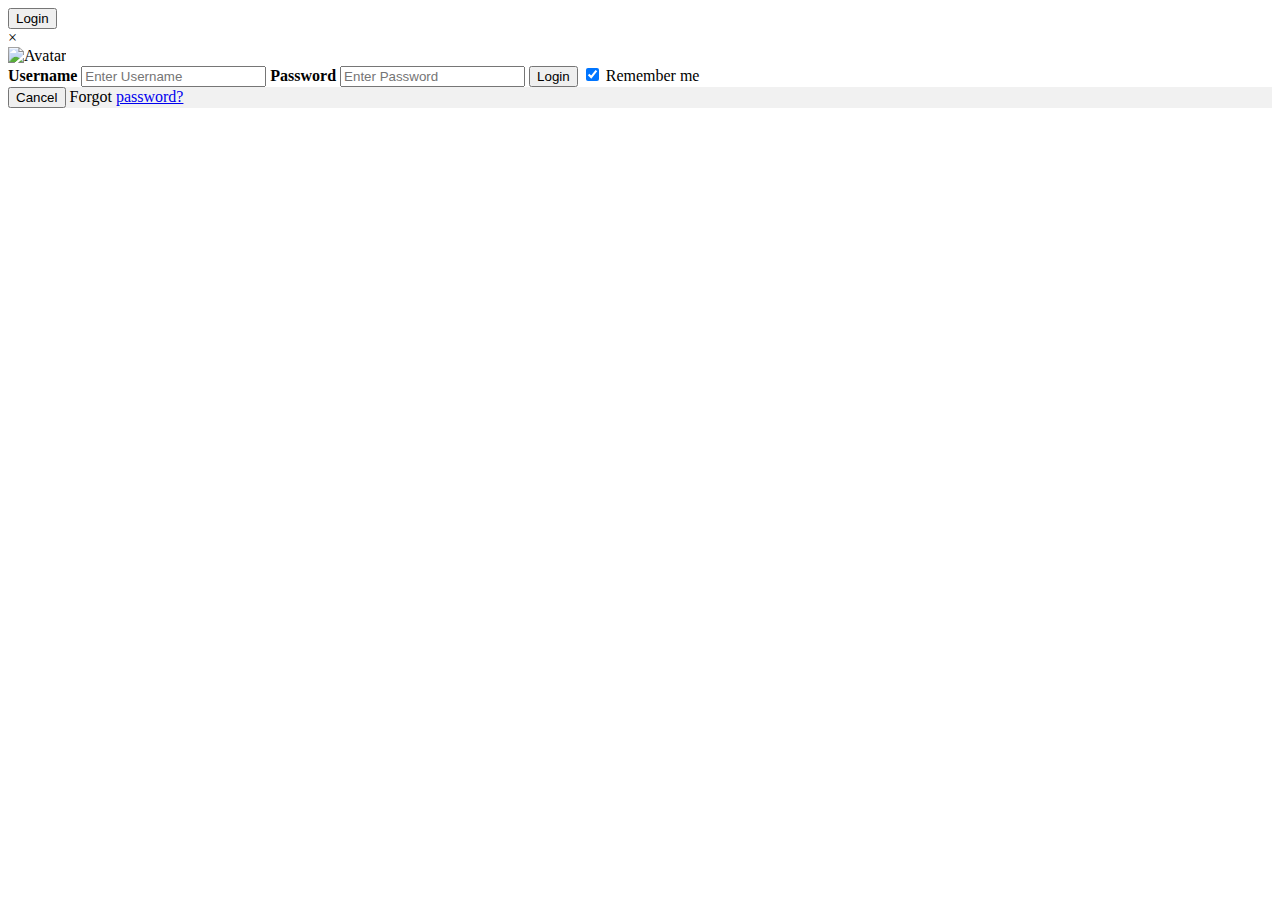
==== index.html @ 9f180e15 "update" ====
<!doctype html>
<html lang="en">
  <head>
    <meta charset="utf-8">
    <meta name="viewport" content="width=device-width, initial-scale=1">
    <title>Pastrip</title>
    <link href="https://cdn.jsdelivr.net/npm/bootstrap@5.2.2/dist/css/bootstrap.min.css" rel="stylesheet" integrity="sha384-Zenh87qX5JnK2Jl0vWa8Ck2rdkQ2Bzep5IDxbcnCeuOxjzrPF/et3URy9Bv1WTRi" crossorigin="anonymous">
  </head>
  <body>
    <div class = "login">
        <button onclick="document.getElementById('id01').style.display='block'">Login</button>
    </div>
<!-- The Modal -->
<div id="id01" class="modal">
  <span onclick="document.getElementById('id01').style.display='none'"
class="close" title="Close Modal">&times;</span>

  <!-- Modal Content -->
  <form class="modal-content animate" action="/action_page.php">
    <div class="imgcontainer">
      <img src="asset/logo1.jpg" alt="Avatar" class="avatar">
    </div>

    <div class="container">
      <label for="uname"><b>Username</b></label>
      <input type="text" placeholder="Enter Username" name="uname" required>

      <label for="psw"><b>Password</b></label>
      <input type="password" placeholder="Enter Password" name="psw" required>

      <button type="submit">Login</button>
      <label>
        <input type="checkbox" checked="checked" name="remember"> Remember me
      </label>
    </div>

    <div class="container" style="background-color:#f1f1f1">
      <button type="button" onclick="document.getElementById('id01').style.display='none'" class="cancelbtn">Cancel</button>
      <span class="psw">Forgot <a href="#">password?</a></span>
    </div>
  </form>
</div>
    <script src="https://cdn.jsdelivr.net/npm/bootstrap@5.2.2/dist/js/bootstrap.bundle.min.js" integrity="sha384-OERcA2EqjJCMA+/3y+gxIOqMEjwtxJY7qPCqsdltbNJuaOe923+mo//f6V8Qbsw3" crossorigin="anonymous"></script>
  </body>
</html>
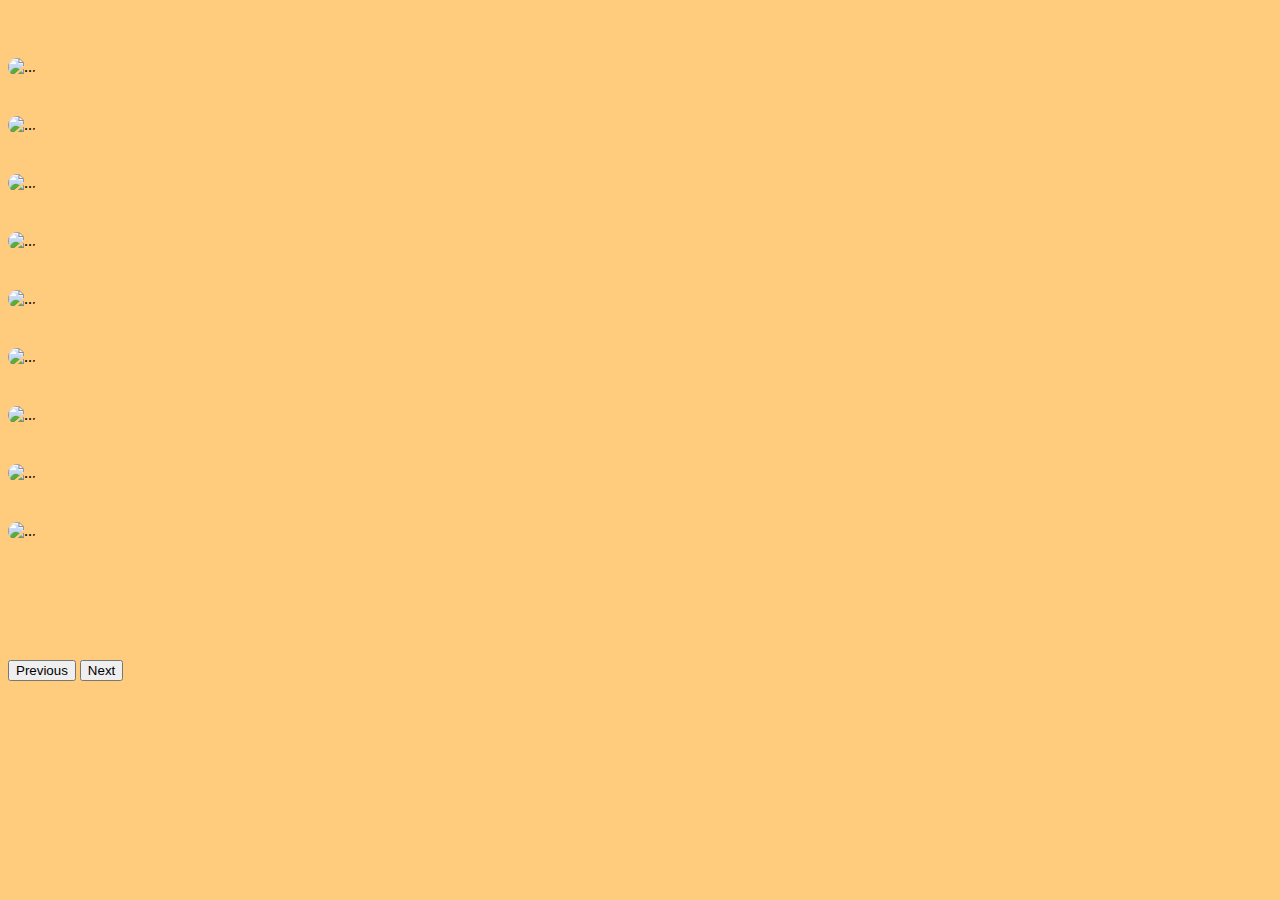
==== commit 2892e46d: "update" ====
--- a/index.html
+++ b/index.html
@@ -1,45 +1,59 @@
 <!doctype html>
 <html lang="en">
-  <head>
+
+<head>
     <meta charset="utf-8">
     <meta name="viewport" content="width=device-width, initial-scale=1">
-    <title>Pastrip</title>
+    <title>Bootstrap demo</title>
+    <link rel="stylesheet" href="style.css">
     <link href="https://cdn.jsdelivr.net/npm/bootstrap@5.2.2/dist/css/bootstrap.min.css" rel="stylesheet" integrity="sha384-Zenh87qX5JnK2Jl0vWa8Ck2rdkQ2Bzep5IDxbcnCeuOxjzrPF/et3URy9Bv1WTRi" crossorigin="anonymous">
-  </head>
-  <body>
-    <div class = "login">
-        <button onclick="document.getElementById('id01').style.display='block'">Login</button>
+</head>
+
+<body>
+    <div class="container-fluid first">
+
+
+        <div id="carouselExampleControls" class="carousel slide" data-bs-ride="carousel">
+            <div class="carousel-inner">
+                <div class="carousel-item active">
+                    <img src="QCB/1.png" class="d-block" alt="...">
+                </div>
+                <div class="carousel-item">
+                    <img src="QCB/2.png" class="d-block" alt="...">
+                </div>
+                <div class="carousel-item">
+                    <img src="QCB/3.png" class="d-block" alt="...">
+                </div>
+                <div class="carousel-item">
+                    <img src="QCB/4.png" class="d-block" alt="...">
+                </div>
+                <div class="carousel-item">
+                    <img src="QCB/5.png" class="d-block" alt="...">
+                </div>
+                <div class="carousel-item">
+                    <img src="QCB/6.png" class="d-block" alt="...">
+                </div>
+                <div class="carousel-item ">
+                    <img src="QCB/7.png" class="d-block" alt="...">
+                </div>
+                <div class="carousel-item">
+                    <img src="QCB/8.png" class="d-block" alt="...">
+                </div>
+                <div class="carousel-item">
+                    <img src="QCB/9.png" class="d-block" alt="...">
+                </div>
+            </div>
+            <button class="carousel-control-prev" type="button" data-bs-target="#carouselExampleControls" data-bs-slide="prev">
+          <span class="carousel-control-prev-icon" aria-hidden="true"></span>
+          <span class="visually-hidden">Previous</span>
+        </button>
+            <button class="carousel-control-next" type="button" data-bs-target="#carouselExampleControls" data-bs-slide="next">
+          <span class="carousel-control-next-icon" aria-hidden="true"></span>
+          <span class="visually-hidden">Next</span>
+        </button>
+        </div>
     </div>
-<!-- The Modal -->
-<div id="id01" class="modal">
-  <span onclick="document.getElementById('id01').style.display='none'"
-class="close" title="Close Modal">&times;</span>
+    <script src="https://cdn.jsdelivr.net/npm/bootstrap@5.2.2/dist/js/bootstrap.bundle.min.js" integrity="sha384-OERcA2EqjJCMA+/3y+gxIOqMEjwtxJY7qPCqsdltbNJuaOe923+mo//f6V8Qbsw3" crossorigin="anonymous"></script>
+</body>
 
-  <!-- Modal Content -->
-  <form class="modal-content animate" action="/action_page.php">
-    <div class="imgcontainer">
-      <img src="asset/logo1.jpg" alt="Avatar" class="avatar">
-    </div>
-
-    <div class="container">
-      <label for="uname"><b>Username</b></label>
-      <input type="text" placeholder="Enter Username" name="uname" required>
-
-      <label for="psw"><b>Password</b></label>
-      <input type="password" placeholder="Enter Password" name="psw" required>
-
-      <button type="submit">Login</button>
-      <label>
-        <input type="checkbox" checked="checked" name="remember"> Remember me
-      </label>
-    </div>
-
-    <div class="container" style="background-color:#f1f1f1">
-      <button type="button" onclick="document.getElementById('id01').style.display='none'" class="cancelbtn">Cancel</button>
-      <span class="psw">Forgot <a href="#">password?</a></span>
-    </div>
-  </form>
-</div>
-    <script src="https://cdn.jsdelivr.net/npm/bootstrap@5.2.2/dist/js/bootstrap.bundle.min.js" integrity="sha384-OERcA2EqjJCMA+/3y+gxIOqMEjwtxJY7qPCqsdltbNJuaOe923+mo//f6V8Qbsw3" crossorigin="anonymous"></script>
-  </body>
 </html>--- a/style.css
+++ b/style.css
@@ -0,0 +1,44 @@
+        body {
+            background-color: #ffcb7c;
+            background-attachment: fixed;
+            height: 100%;
+        }
+        
+        .first {
+            background-color: #ffcb7c;
+            height: 850px;
+        }
+        
+        .carousel-item img {
+            margin: auto;
+            width: 100%;
+            height: 50%;
+            margin-top: 50%;
+            border-radius: 10px;
+        }
+        
+        .carousel {
+            background-color: #ffcb7c;
+        }
+        
+        .carousel-control-next {
+            margin-top: 120px;
+        }
+        
+        .carousel-control-prev {
+            margin-top: 120px;
+        }
+        
+        @media(min-width: 992px) {
+            .first {
+                width: 100%;
+            }
+            .carousel-inner {
+                padding-top: 10px;
+            }
+            .carousel-item img {
+                margin: auto;
+                margin-top: 40px;
+                width: 50%;
+            }
+        }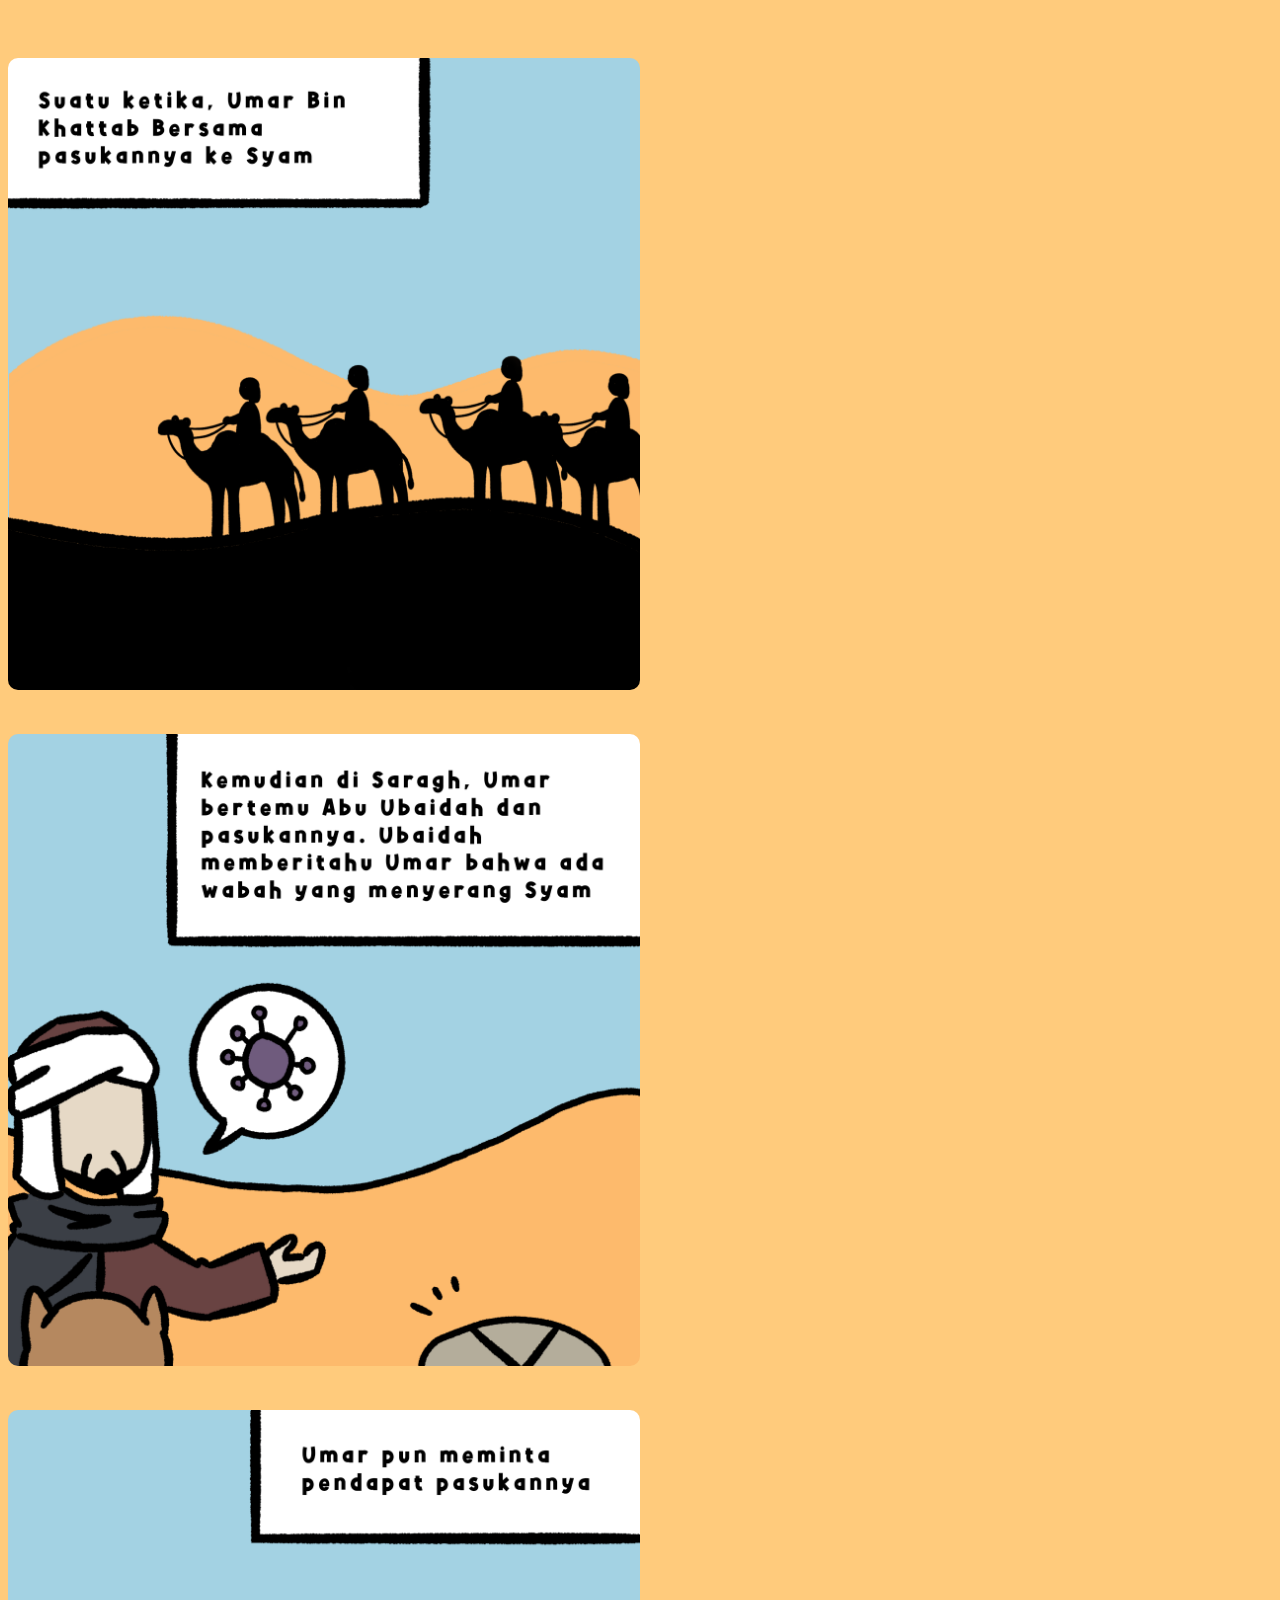
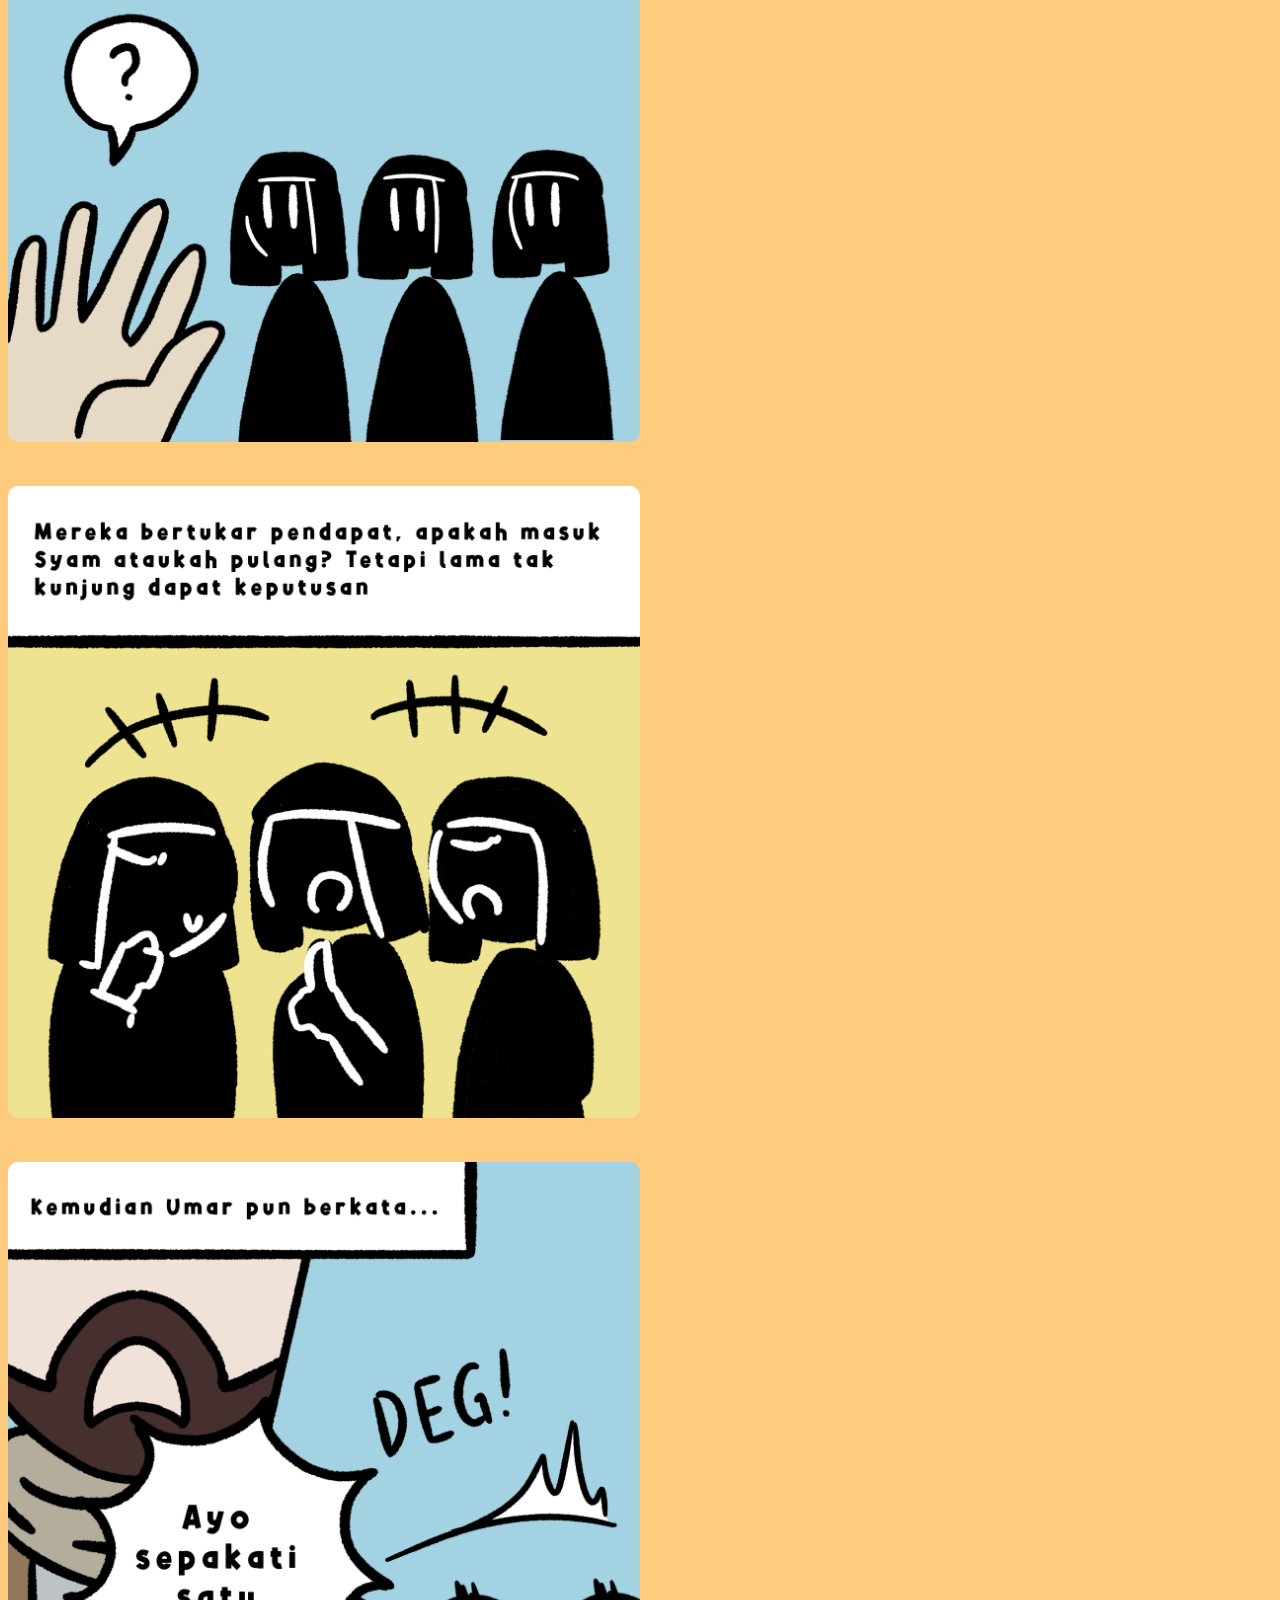
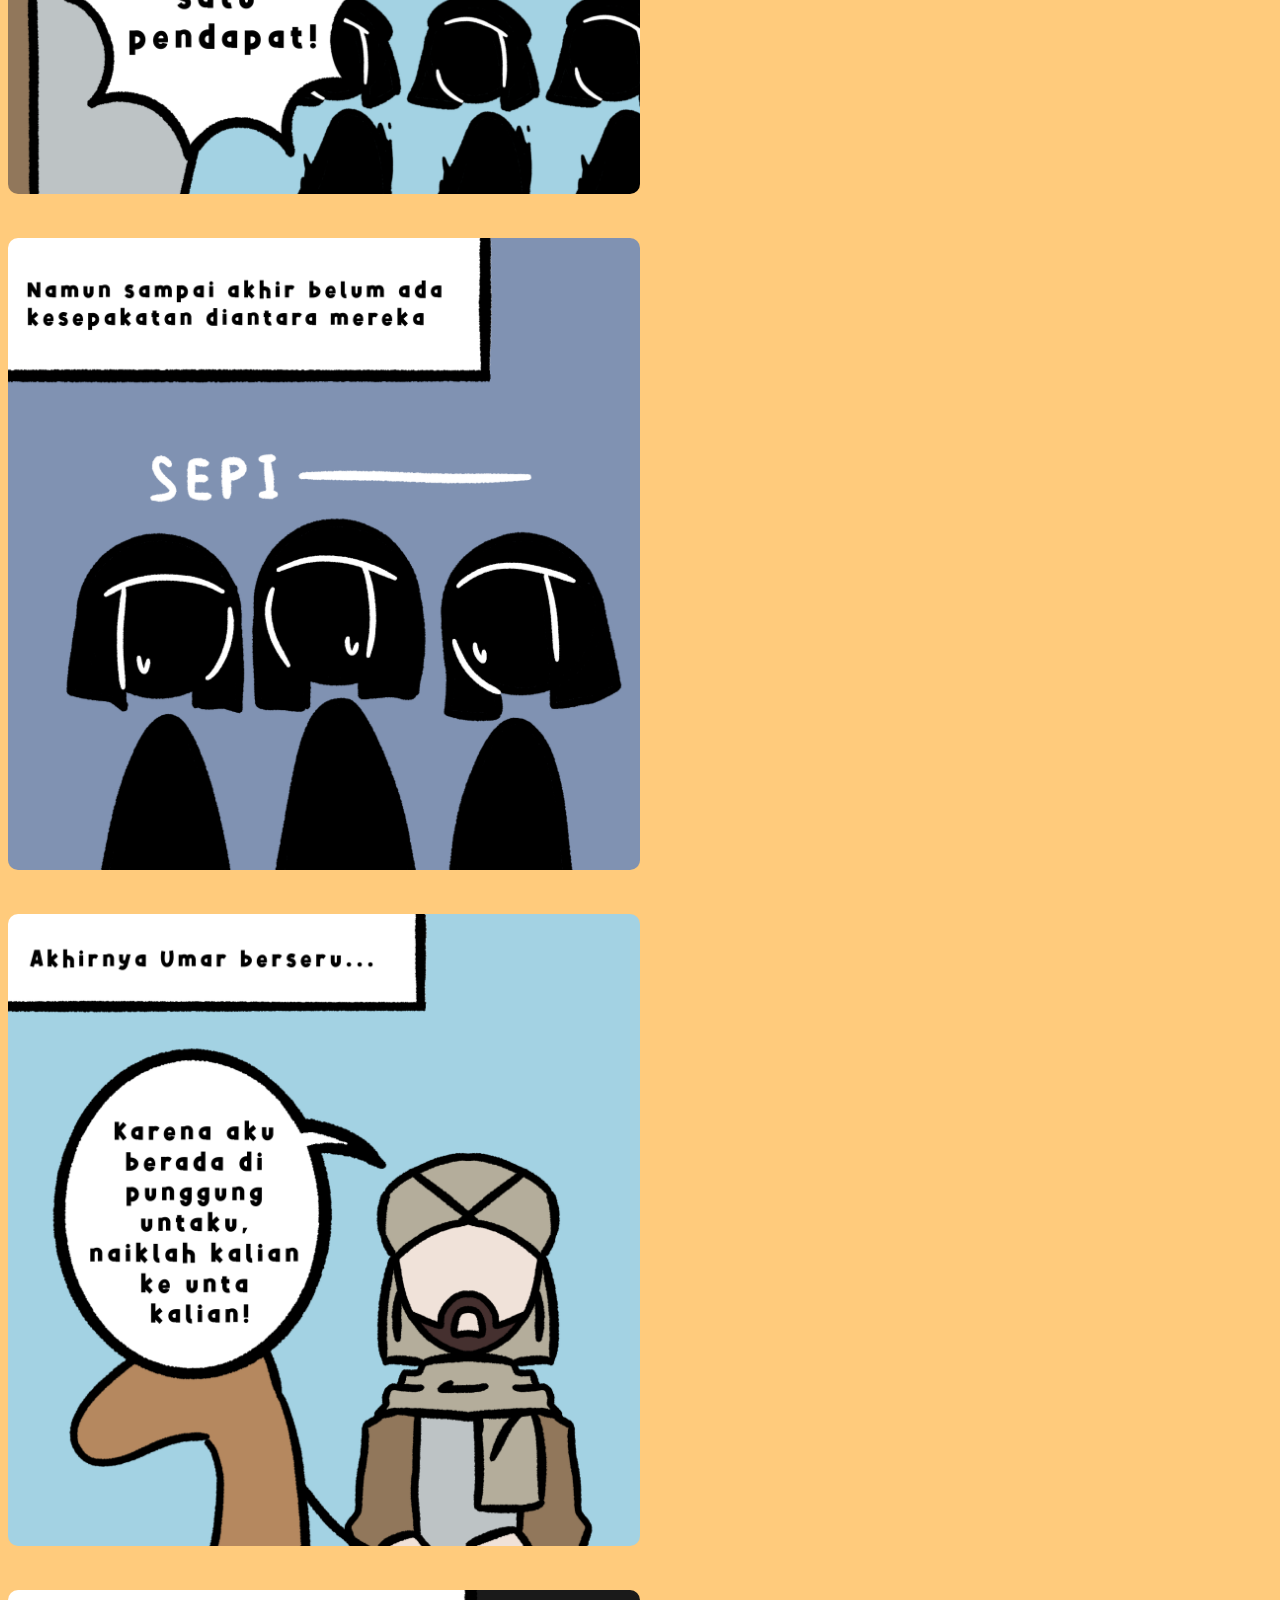
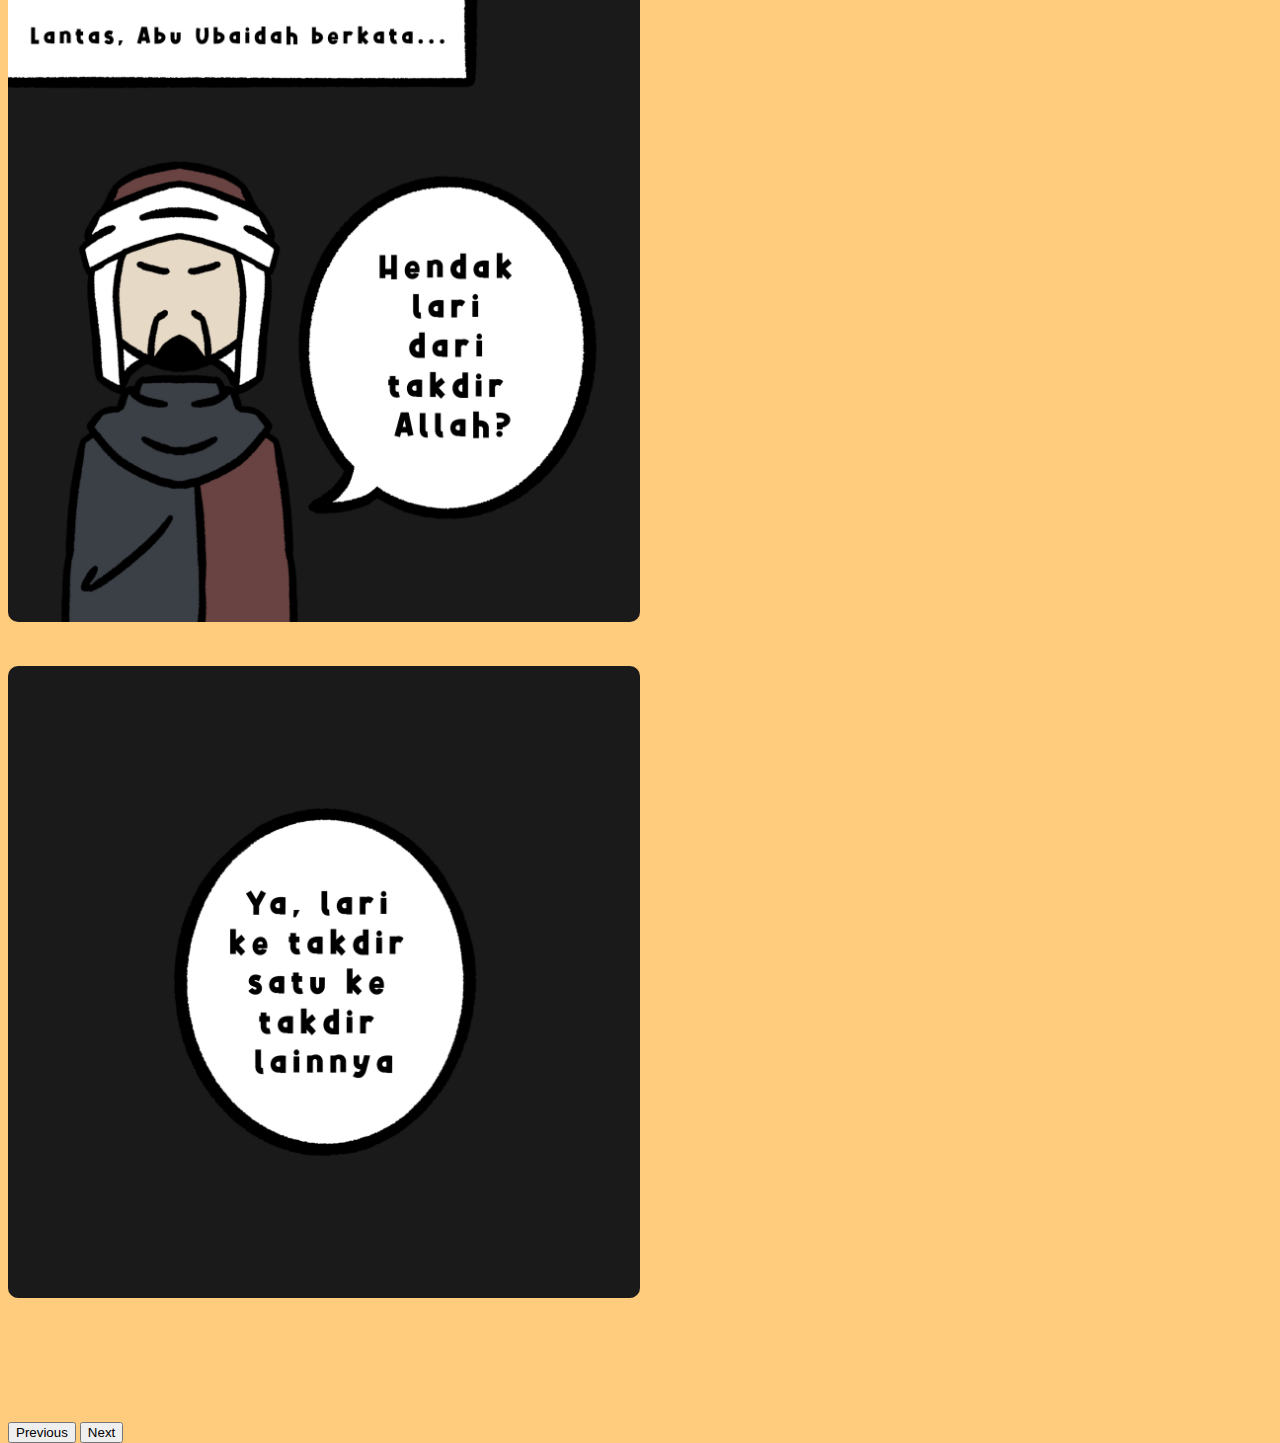
==== commit 9f862e6b: "update" ====
--- a/index.html
+++ b/index.html
@@ -16,31 +16,31 @@
         <div id="carouselExampleControls" class="carousel slide" data-bs-ride="carousel">
             <div class="carousel-inner">
                 <div class="carousel-item active">
-                    <img src="QCB/1.png" class="d-block" alt="...">
+                    <img src="1.png" class="d-block" alt="...">
                 </div>
                 <div class="carousel-item">
-                    <img src="QCB/2.png" class="d-block" alt="...">
+                    <img src="2.png" class="d-block" alt="...">
                 </div>
                 <div class="carousel-item">
-                    <img src="QCB/3.png" class="d-block" alt="...">
+                    <img src="3.png" class="d-block" alt="...">
                 </div>
                 <div class="carousel-item">
-                    <img src="QCB/4.png" class="d-block" alt="...">
+                    <img src="4.png" class="d-block" alt="...">
                 </div>
                 <div class="carousel-item">
-                    <img src="QCB/5.png" class="d-block" alt="...">
+                    <img src="5.png" class="d-block" alt="...">
                 </div>
                 <div class="carousel-item">
-                    <img src="QCB/6.png" class="d-block" alt="...">
+                    <img src="6.png" class="d-block" alt="...">
                 </div>
                 <div class="carousel-item ">
-                    <img src="QCB/7.png" class="d-block" alt="...">
+                    <img src="7.png" class="d-block" alt="...">
                 </div>
                 <div class="carousel-item">
-                    <img src="QCB/8.png" class="d-block" alt="...">
+                    <img src="8.png" class="d-block" alt="...">
                 </div>
                 <div class="carousel-item">
-                    <img src="QCB/9.png" class="d-block" alt="...">
+                    <img src="9.png" class="d-block" alt="...">
                 </div>
             </div>
             <button class="carousel-control-prev" type="button" data-bs-target="#carouselExampleControls" data-bs-slide="prev">
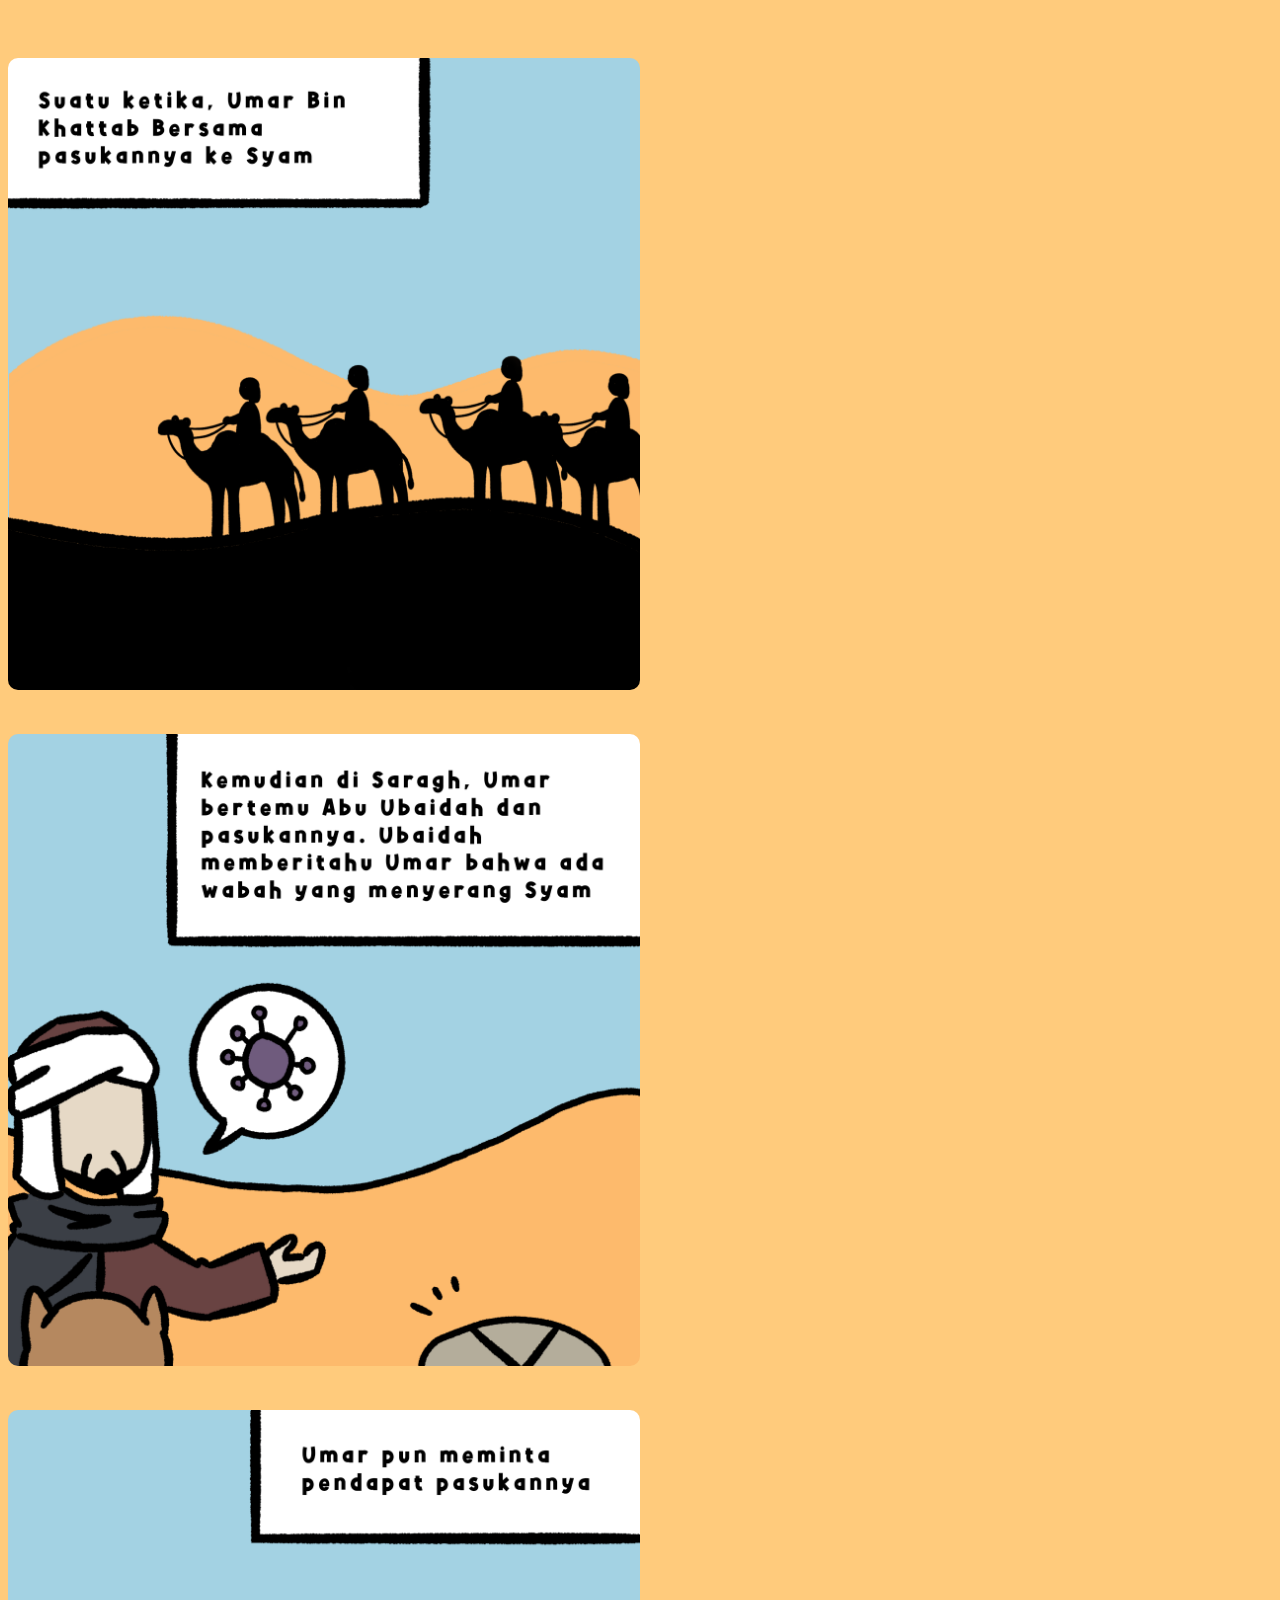
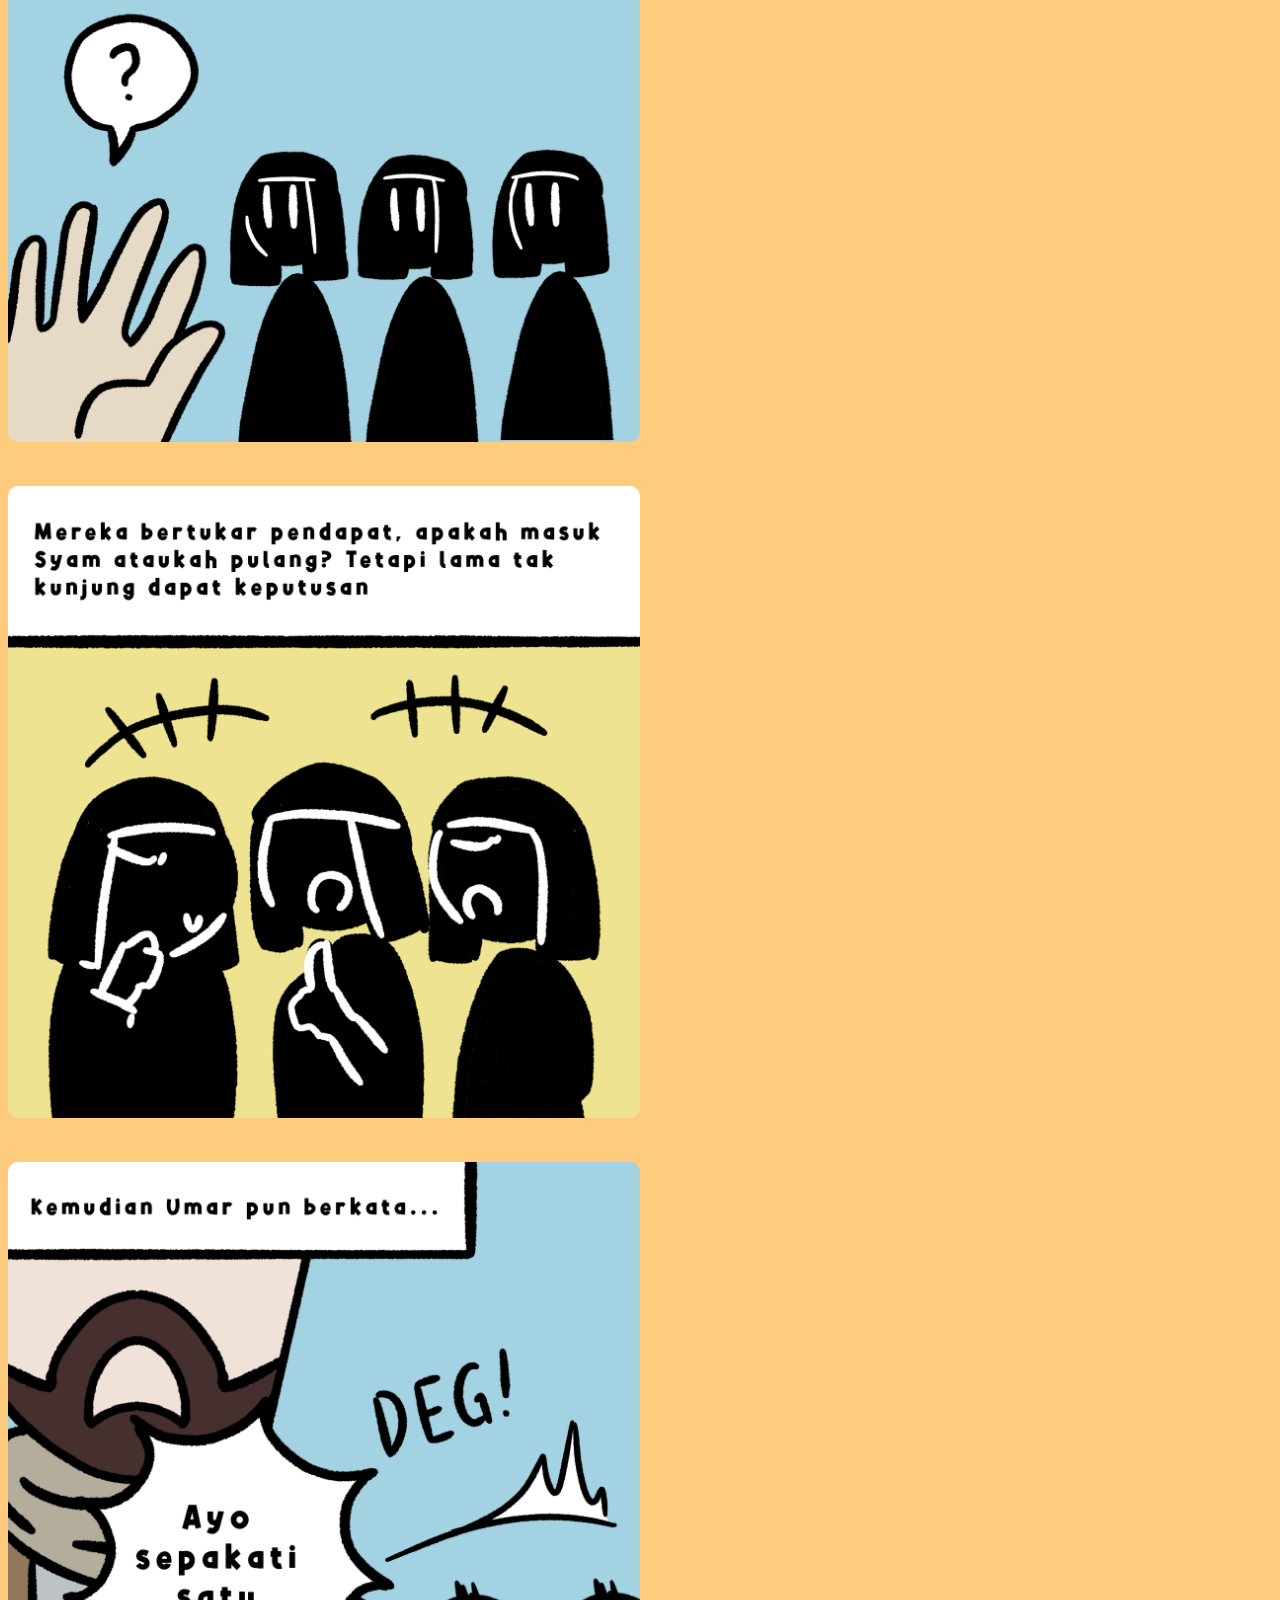
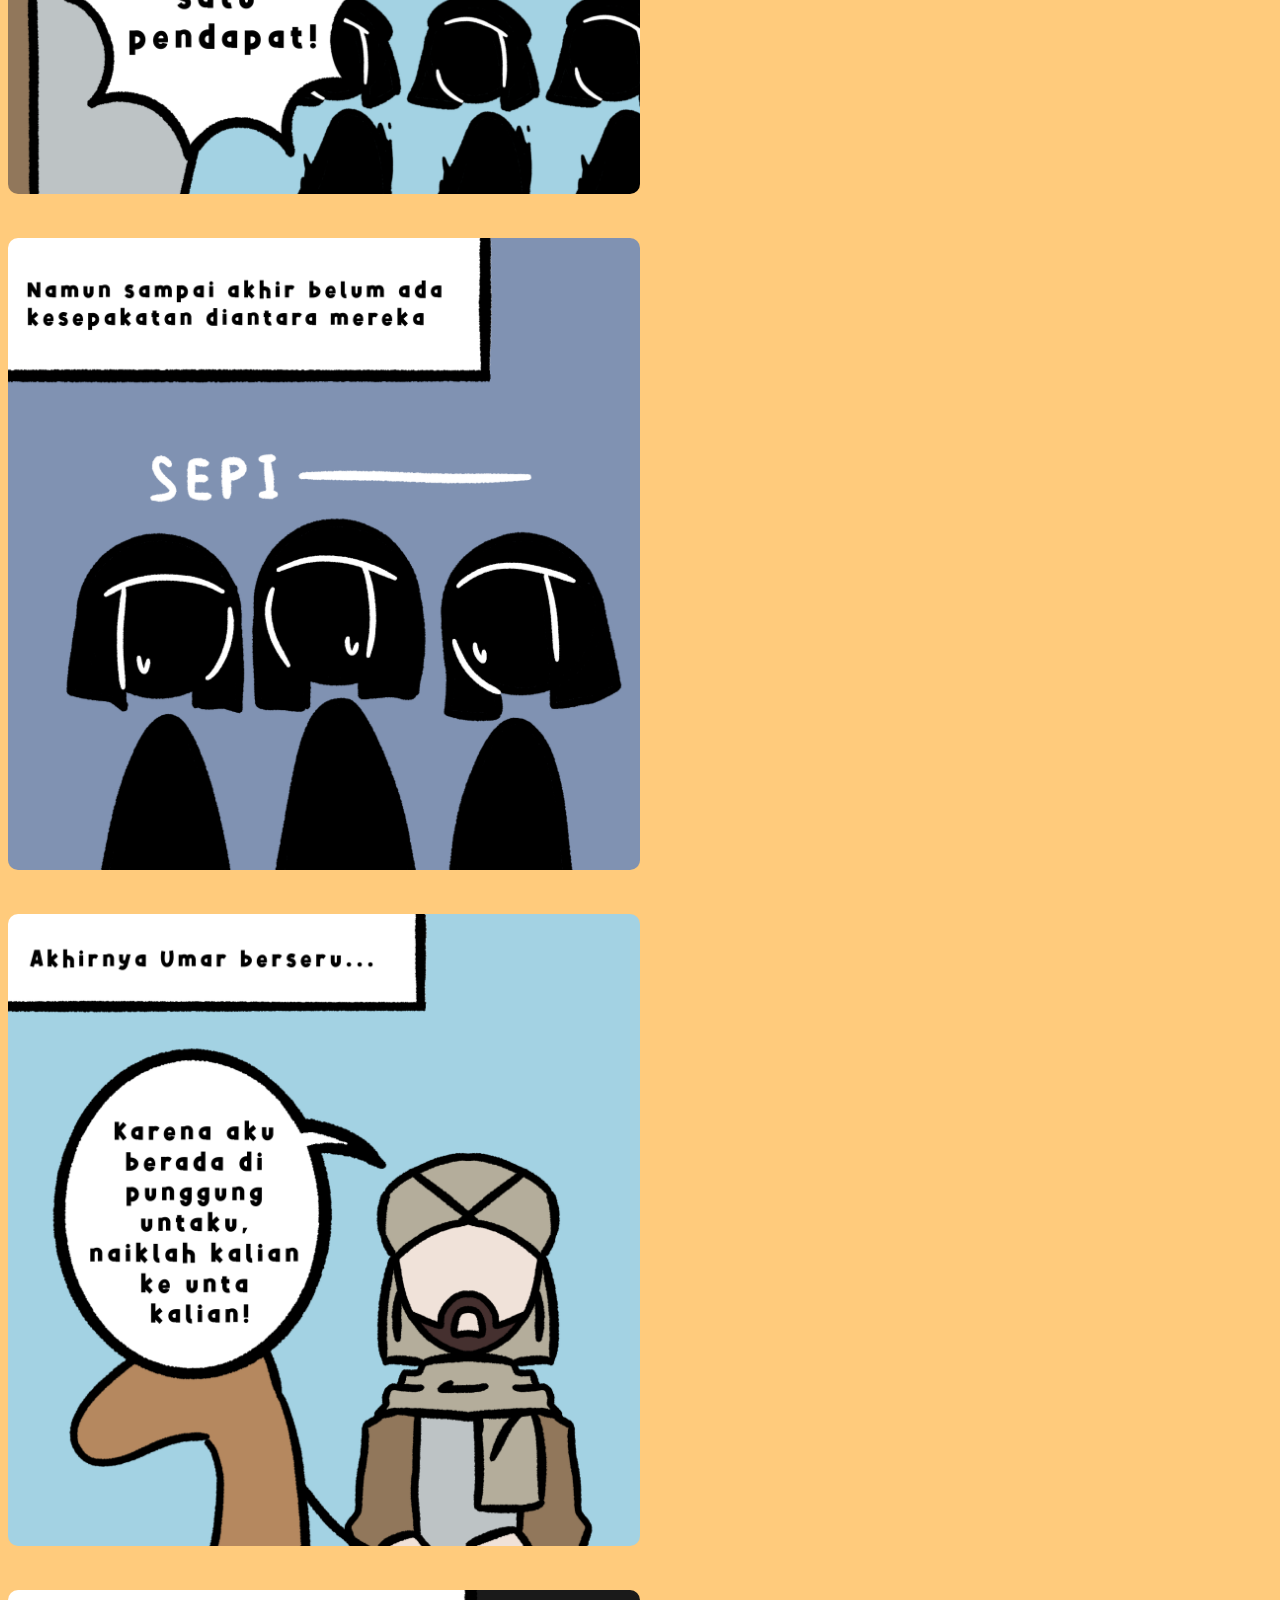
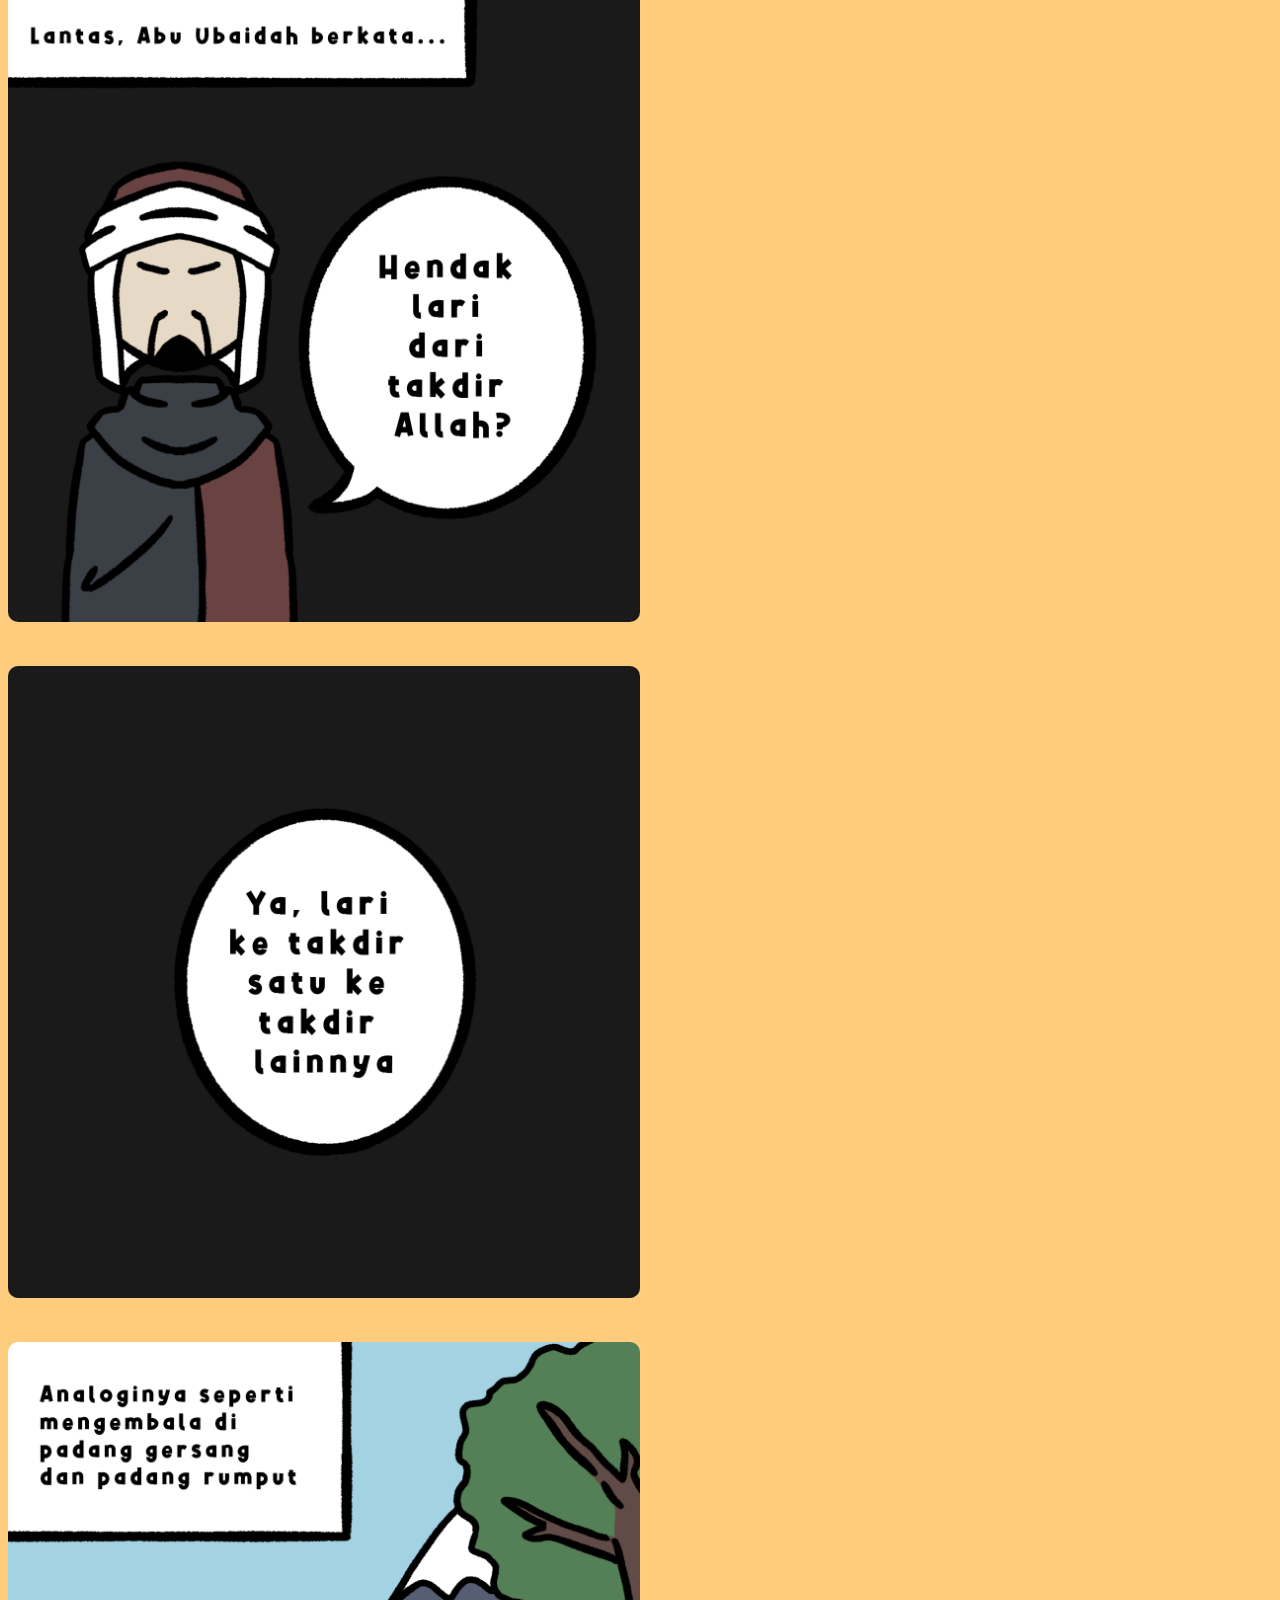
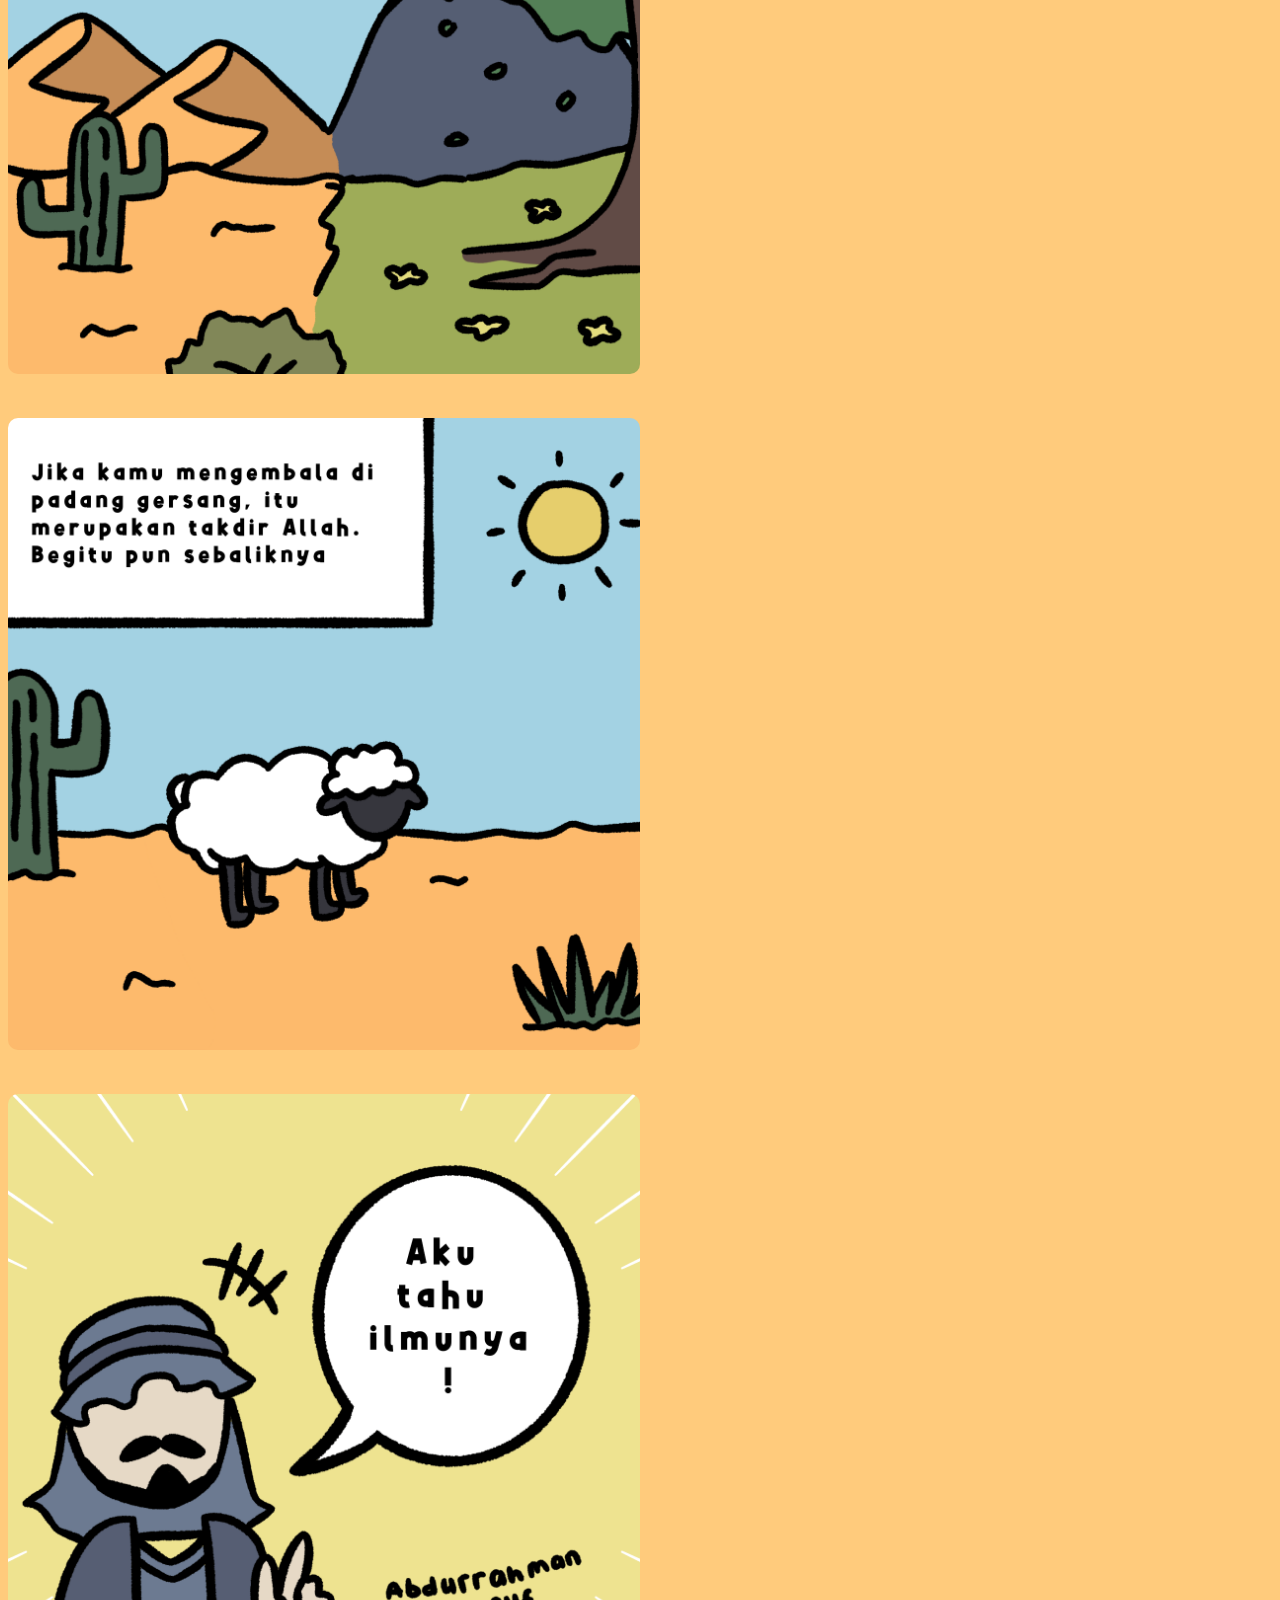
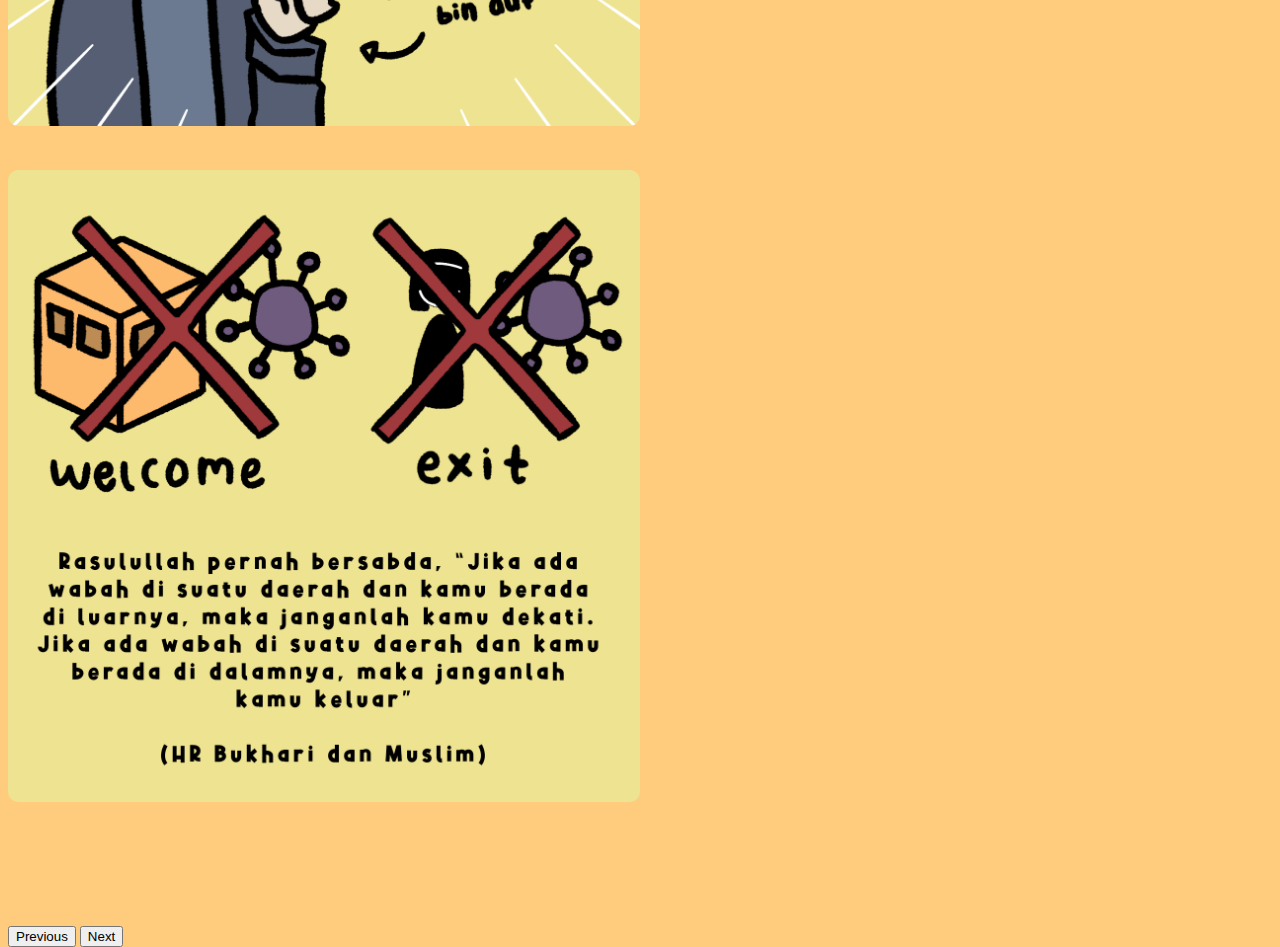
==== commit 0ac67952: "updateqcb" ====
--- a/index.html
+++ b/index.html
@@ -4,7 +4,7 @@
 <head>
     <meta charset="utf-8">
     <meta name="viewport" content="width=device-width, initial-scale=1">
-    <title>Bootstrap demo</title>
+    <title>Comic of QCB</title>
     <link rel="stylesheet" href="style.css">
     <link href="https://cdn.jsdelivr.net/npm/bootstrap@5.2.2/dist/css/bootstrap.min.css" rel="stylesheet" integrity="sha384-Zenh87qX5JnK2Jl0vWa8Ck2rdkQ2Bzep5IDxbcnCeuOxjzrPF/et3URy9Bv1WTRi" crossorigin="anonymous">
 </head>
@@ -13,34 +13,46 @@
     <div class="container-fluid first">
 
 
-        <div id="carouselExampleControls" class="carousel slide" data-bs-ride="carousel">
+        <div id="carouselExampleControls" class="carousel slide" data-bs-ride="carousel" data-bs-interval="300000000000000">
             <div class="carousel-inner">
                 <div class="carousel-item active">
-                    <img src="1.png" class="d-block" alt="...">
+                    <img src="1.png" class="d-block" data-bs-interval="false" alt="...">
                 </div>
                 <div class="carousel-item">
-                    <img src="2.png" class="d-block" alt="...">
+                    <img src="2.png" class="d-block" data-bs-interval="false" alt="...">
                 </div>
                 <div class="carousel-item">
-                    <img src="3.png" class="d-block" alt="...">
+                    <img src="3.png" class="d-block" data-bs-interval="false" alt="...">
                 </div>
                 <div class="carousel-item">
-                    <img src="4.png" class="d-block" alt="...">
+                    <img src="4.png" class="d-block" data-bs-interval="false" alt="...">
                 </div>
                 <div class="carousel-item">
-                    <img src="5.png" class="d-block" alt="...">
+                    <img src="5.png" class="d-block" data-bs-interval="false" alt="...">
                 </div>
                 <div class="carousel-item">
-                    <img src="6.png" class="d-block" alt="...">
+                    <img src="6.png" class="d-block" data-bs-interval="false" alt="...">
                 </div>
                 <div class="carousel-item ">
-                    <img src="7.png" class="d-block" alt="...">
+                    <img src="7.png" class="d-block" data-bs-interval="false" alt="...">
                 </div>
                 <div class="carousel-item">
-                    <img src="8.png" class="d-block" alt="...">
+                    <img src="8.png" class="d-block" data-bs-interval="false" alt="...">
                 </div>
                 <div class="carousel-item">
-                    <img src="9.png" class="d-block" alt="...">
+                    <img src="9.png" class="d-block" data-bs-interval="false" alt="...">
+                </div>
+                <div class="carousel-item">
+                    <img src="10.png" class="d-block" data-bs-interval="false" alt="...">
+                </div>
+                <div class="carousel-item ">
+                    <img src="11.png" class="d-block" data-bs-interval="false" alt="...">
+                </div>
+                <div class="carousel-item">
+                    <img src="12.png" class="d-block" data-bs-interval="false" alt="...">
+                </div>
+                <div class="carousel-item">
+                    <img src="13.png" class="d-block" data-bs-interval="false" alt="...">
                 </div>
             </div>
             <button class="carousel-control-prev" type="button" data-bs-target="#carouselExampleControls" data-bs-slide="prev">
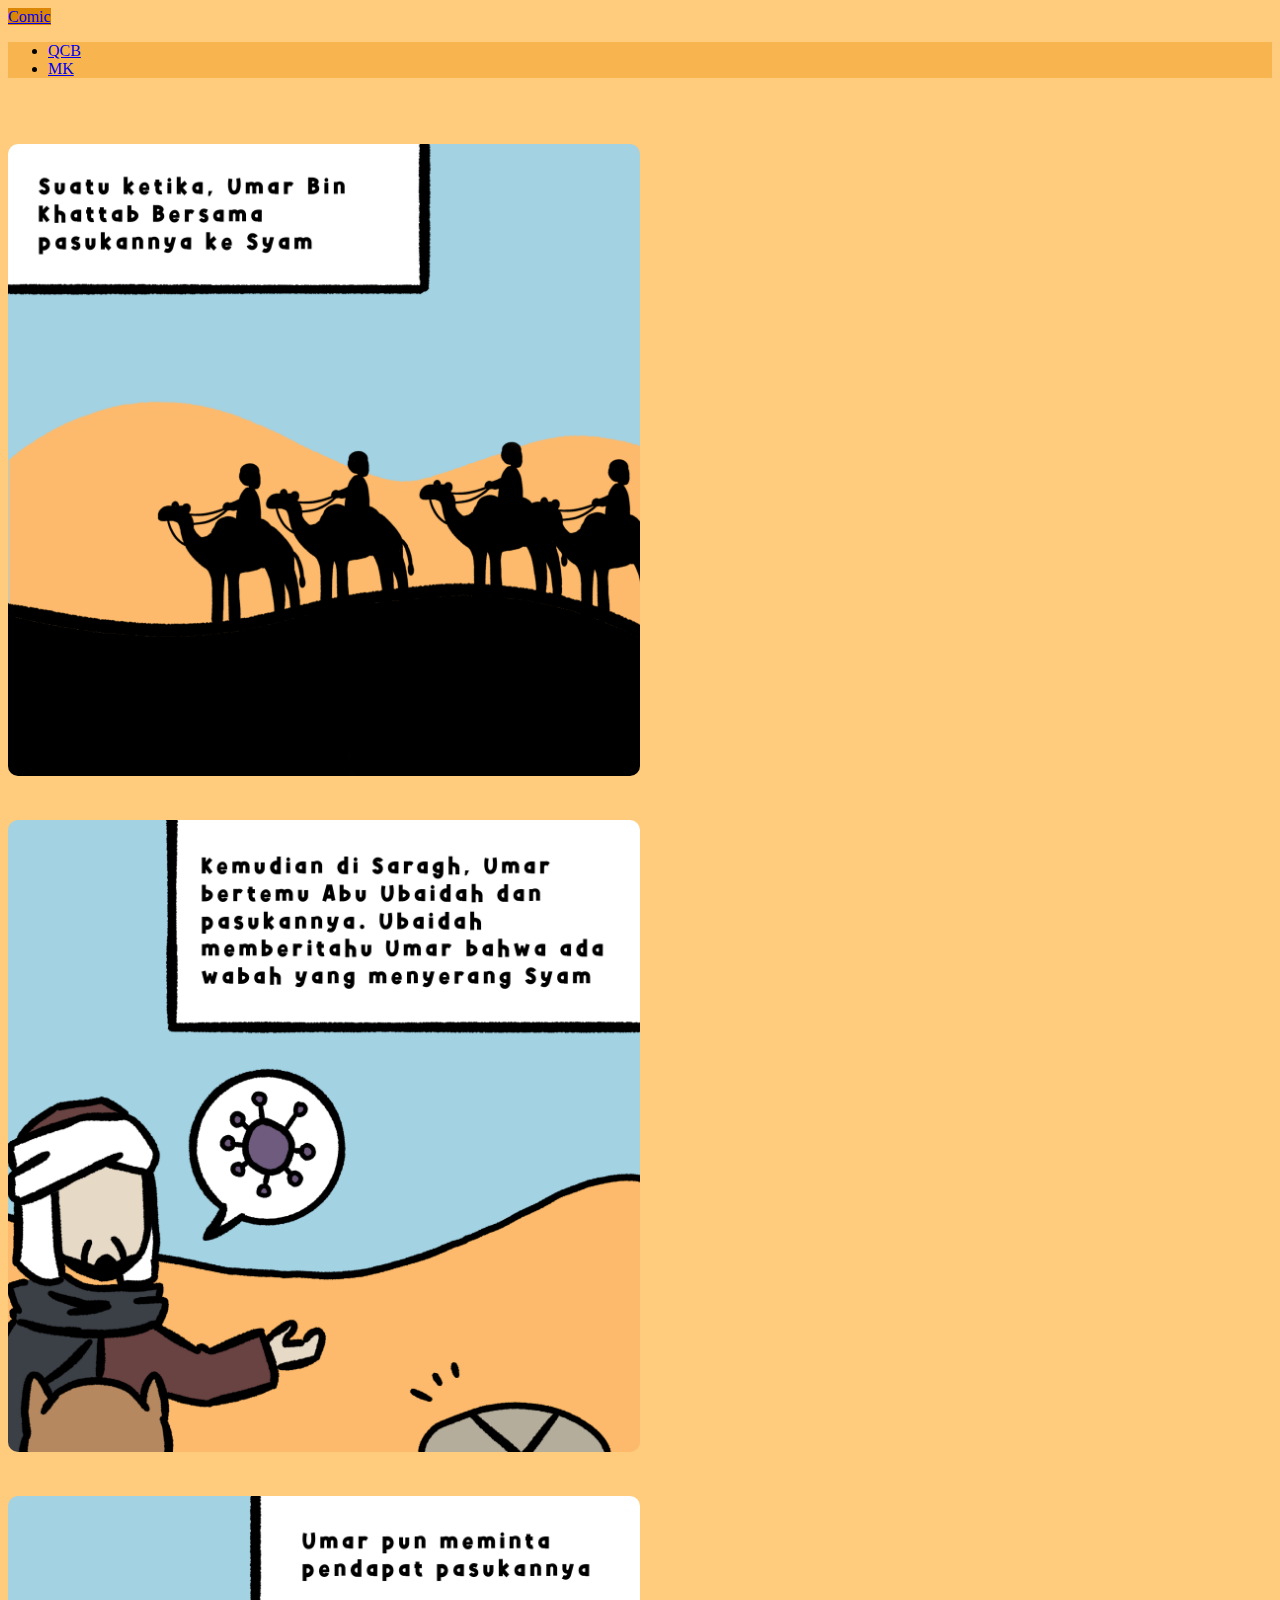
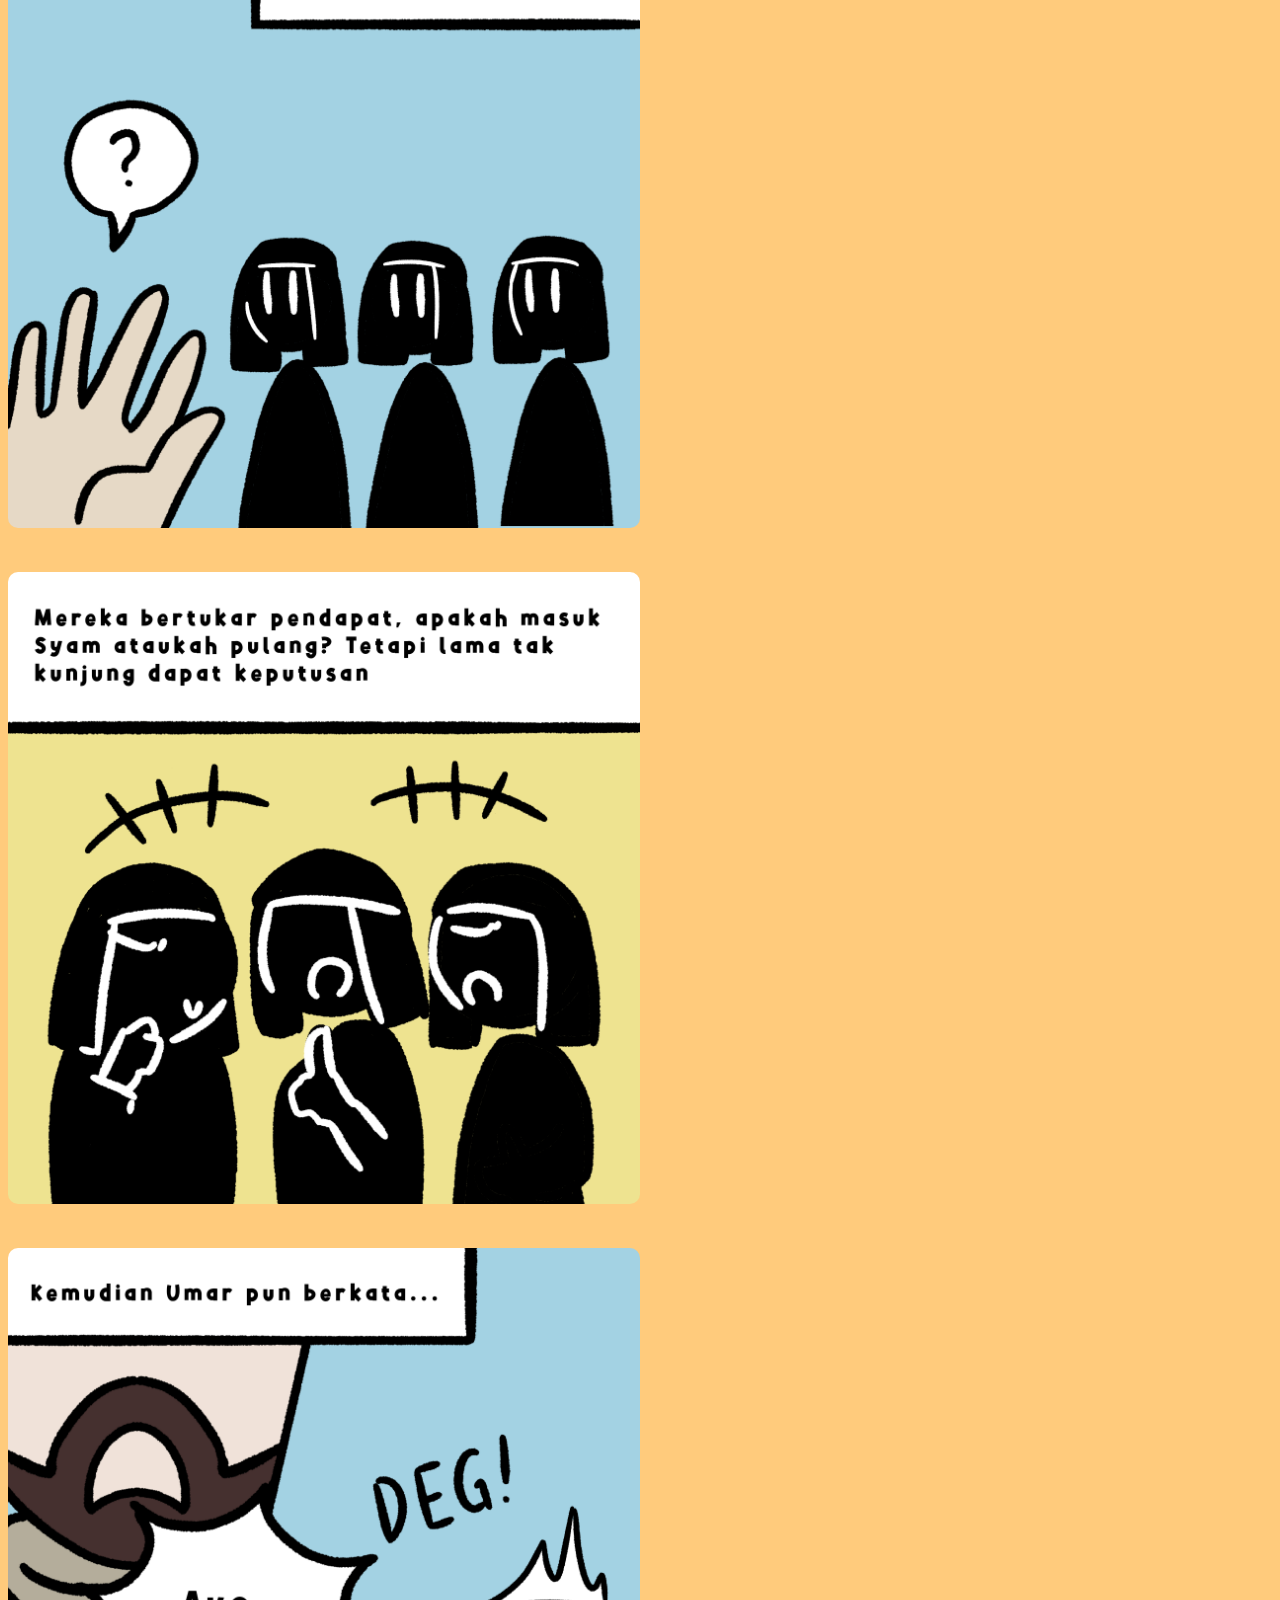
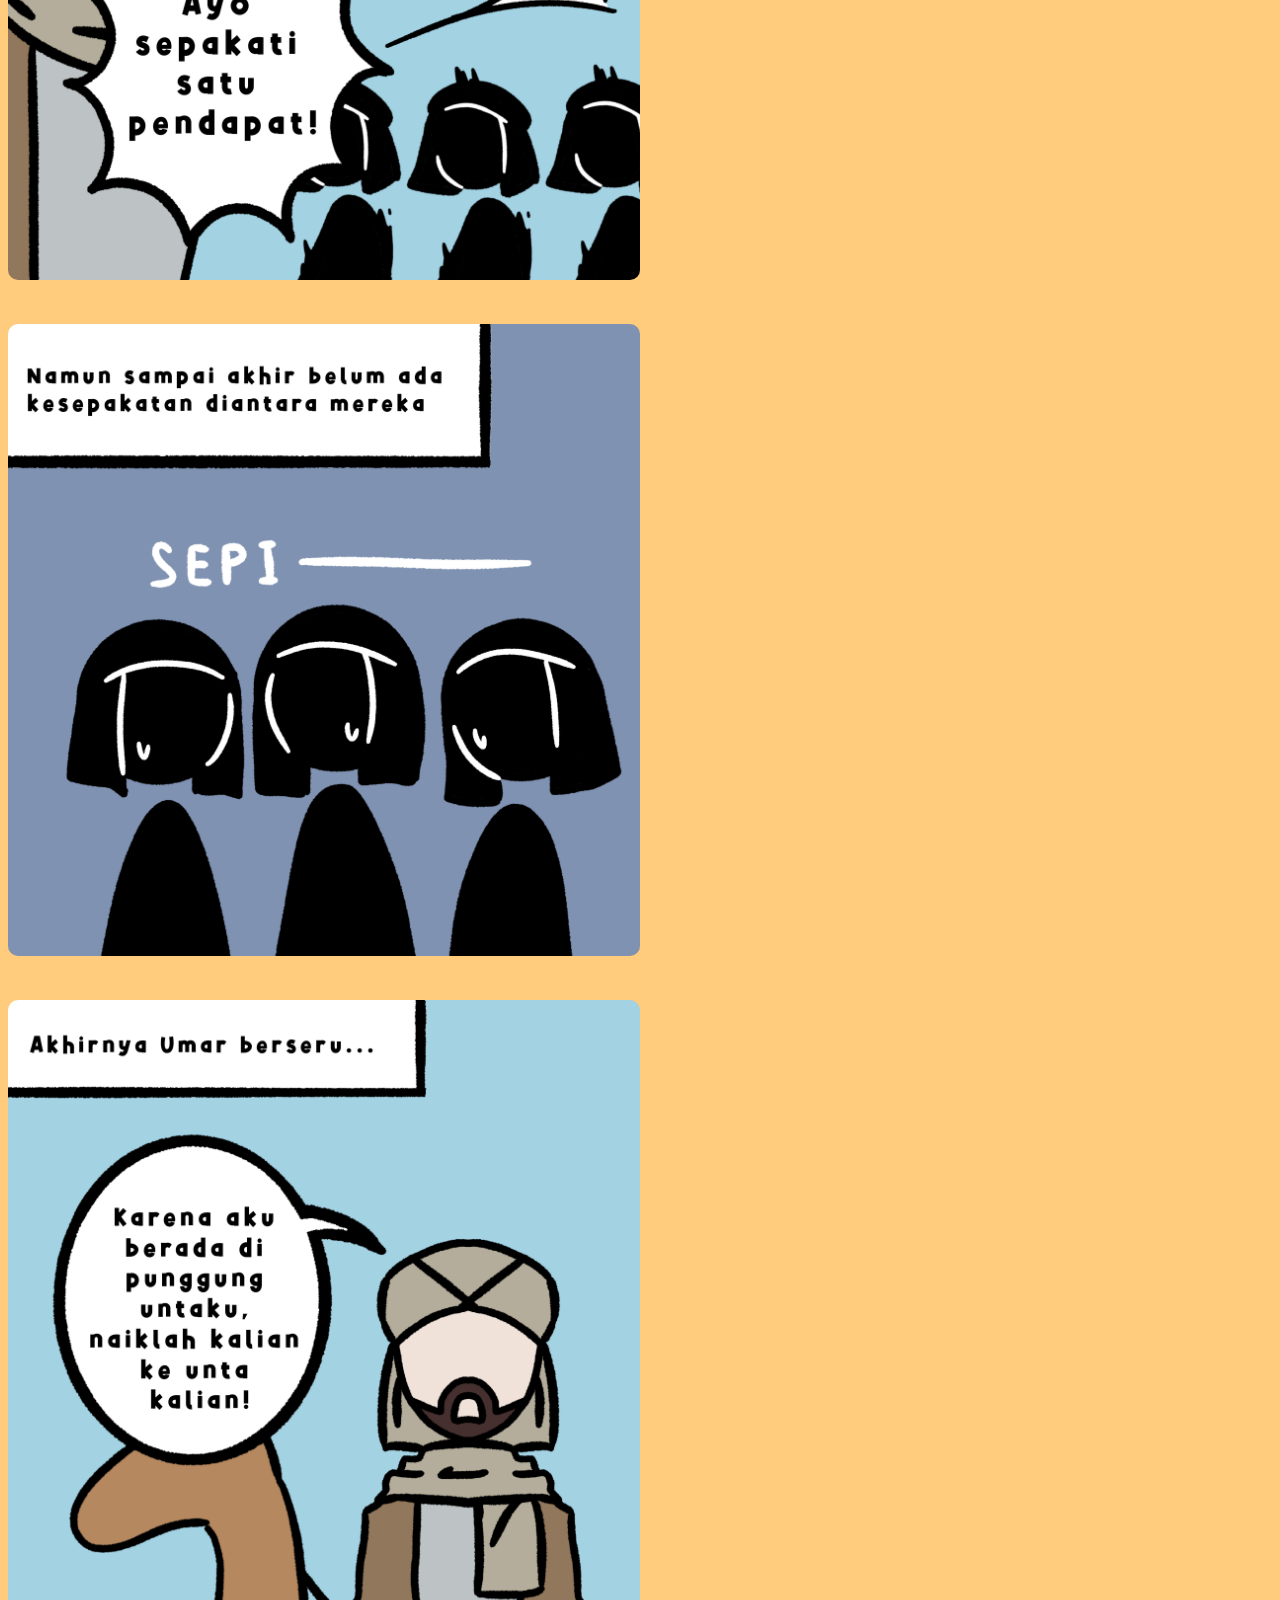
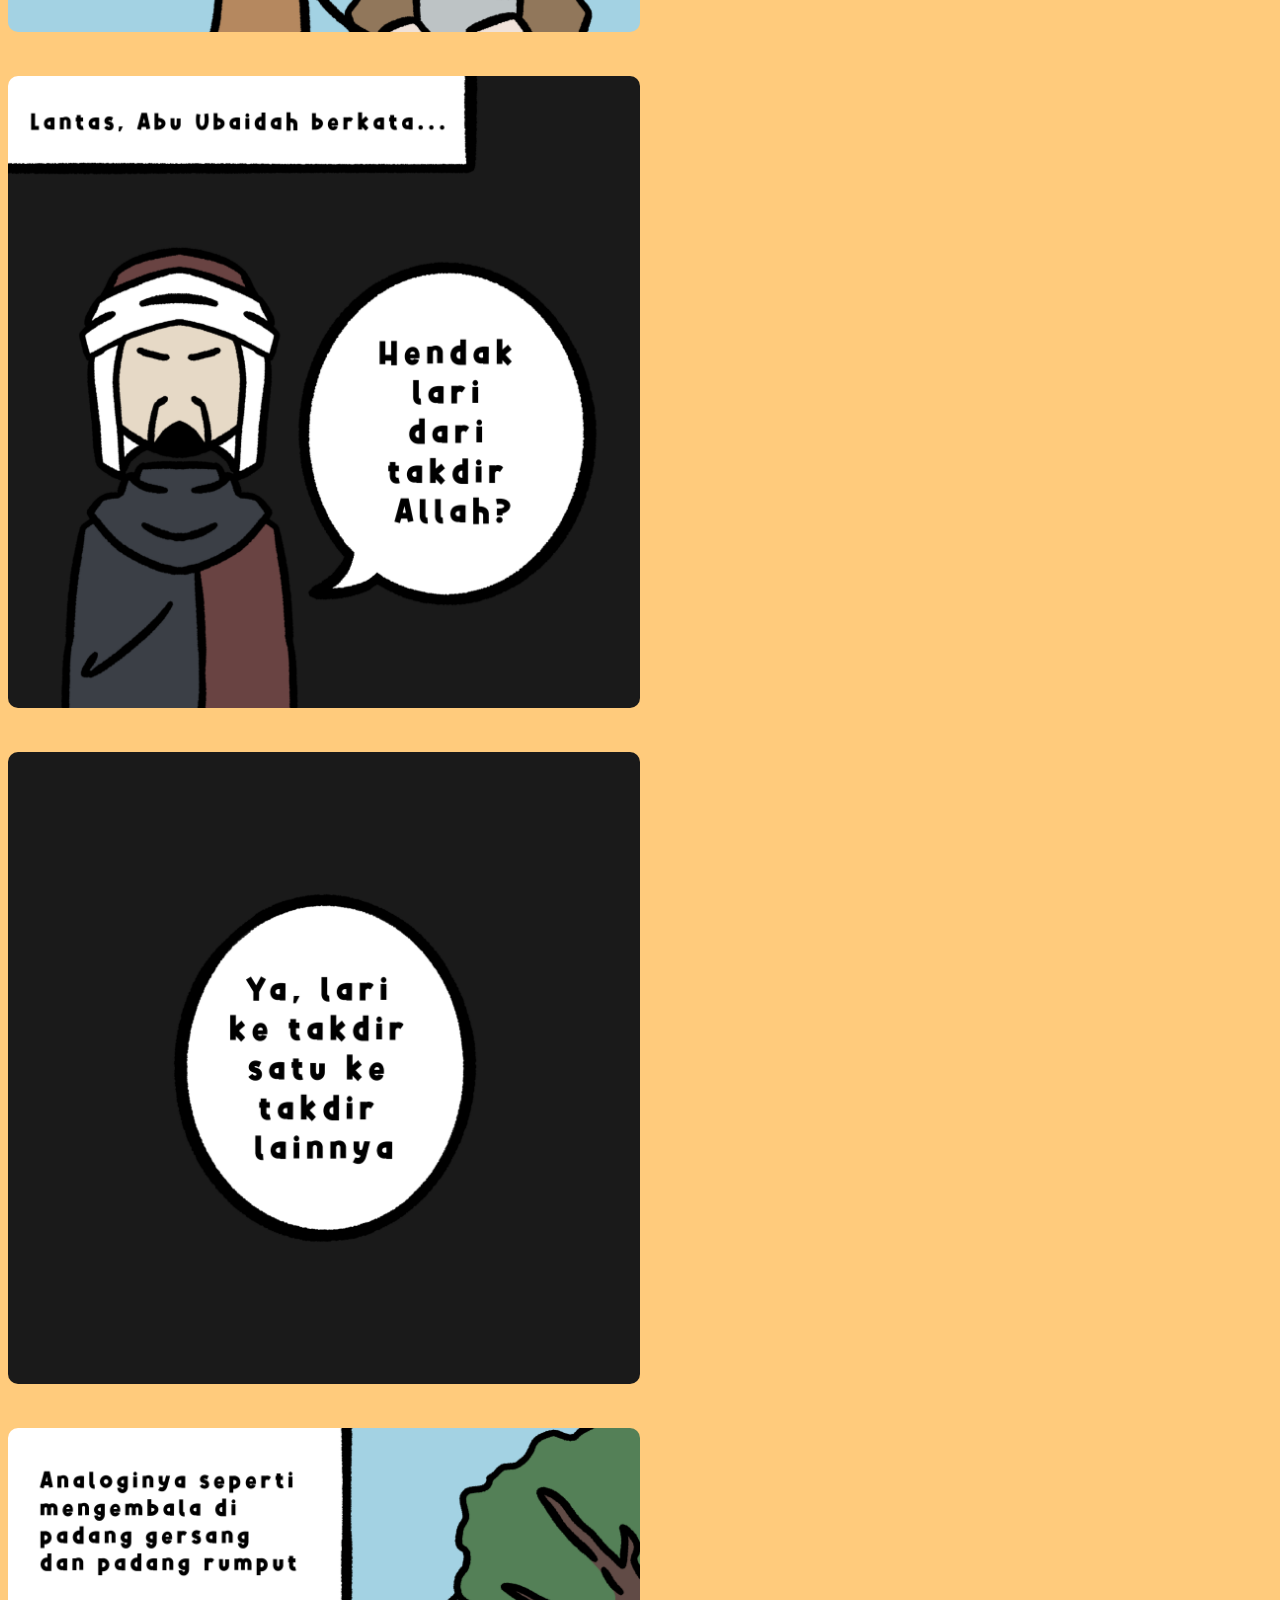
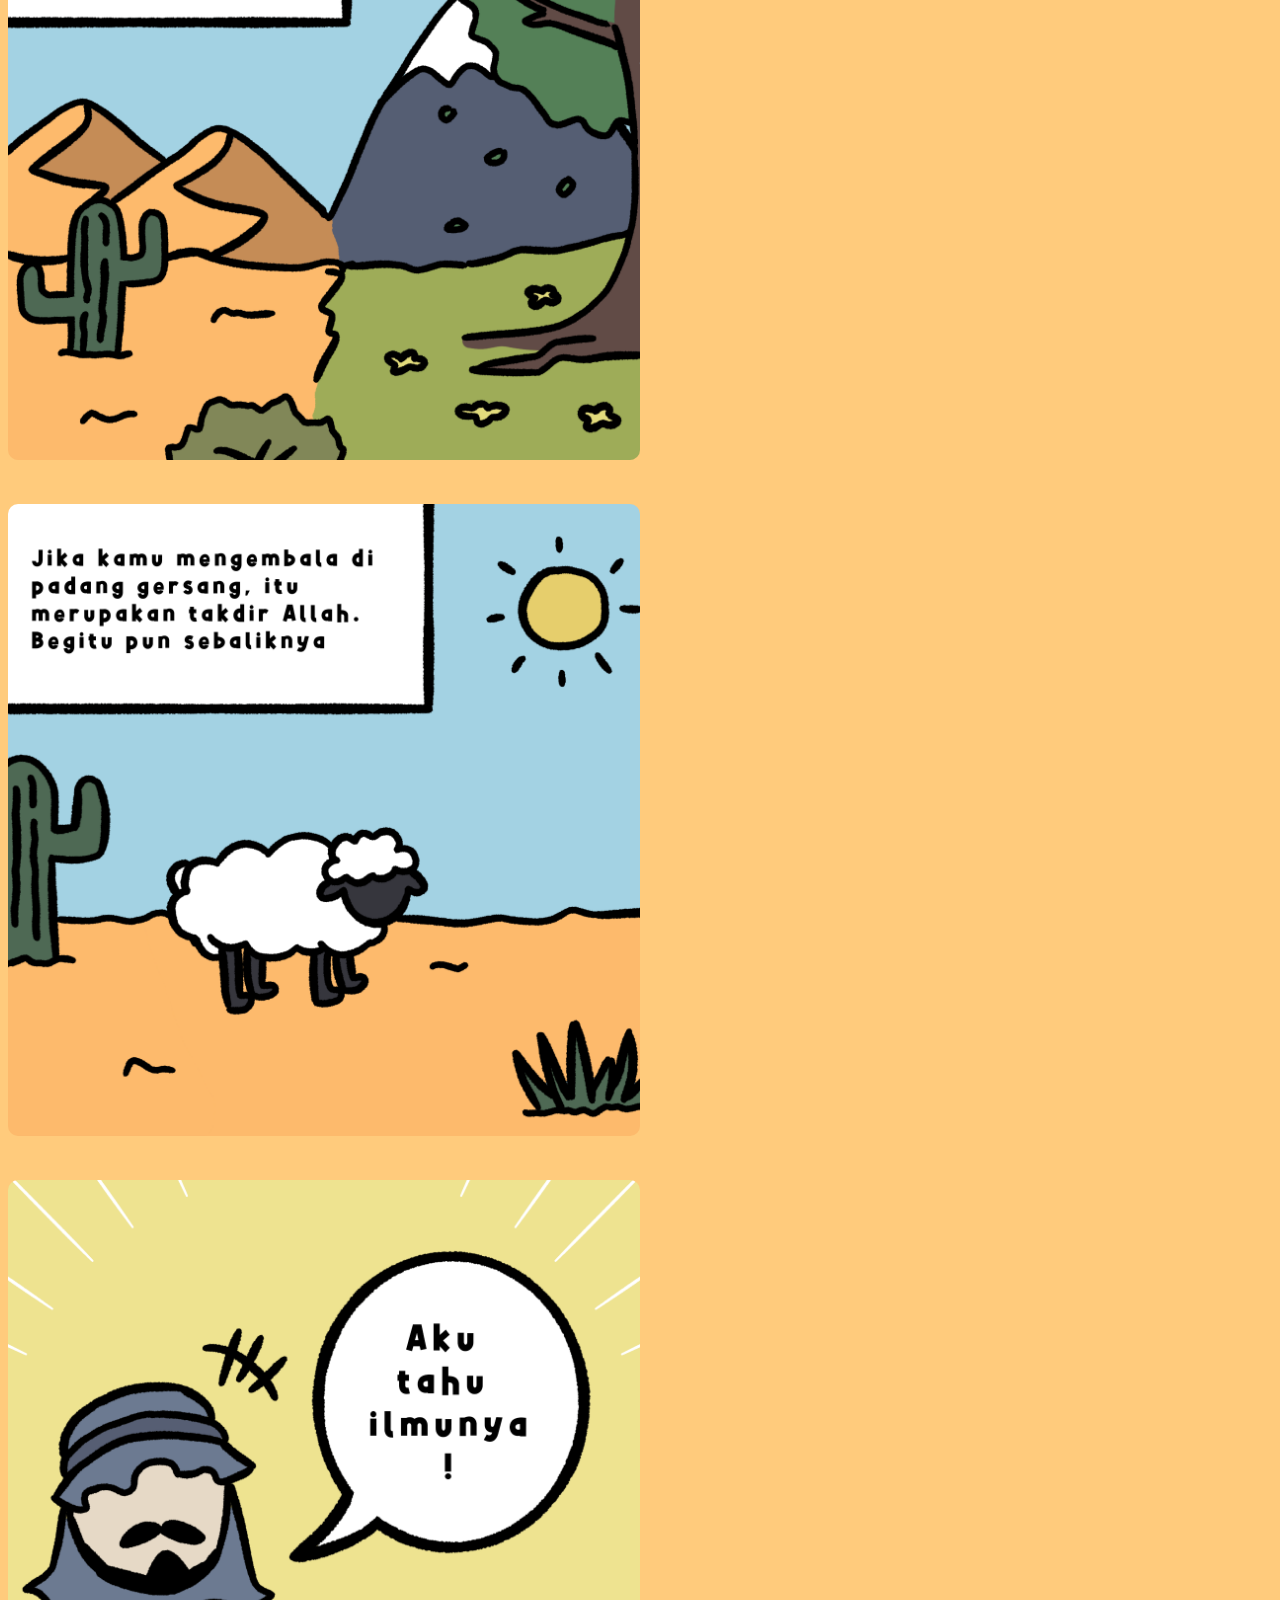
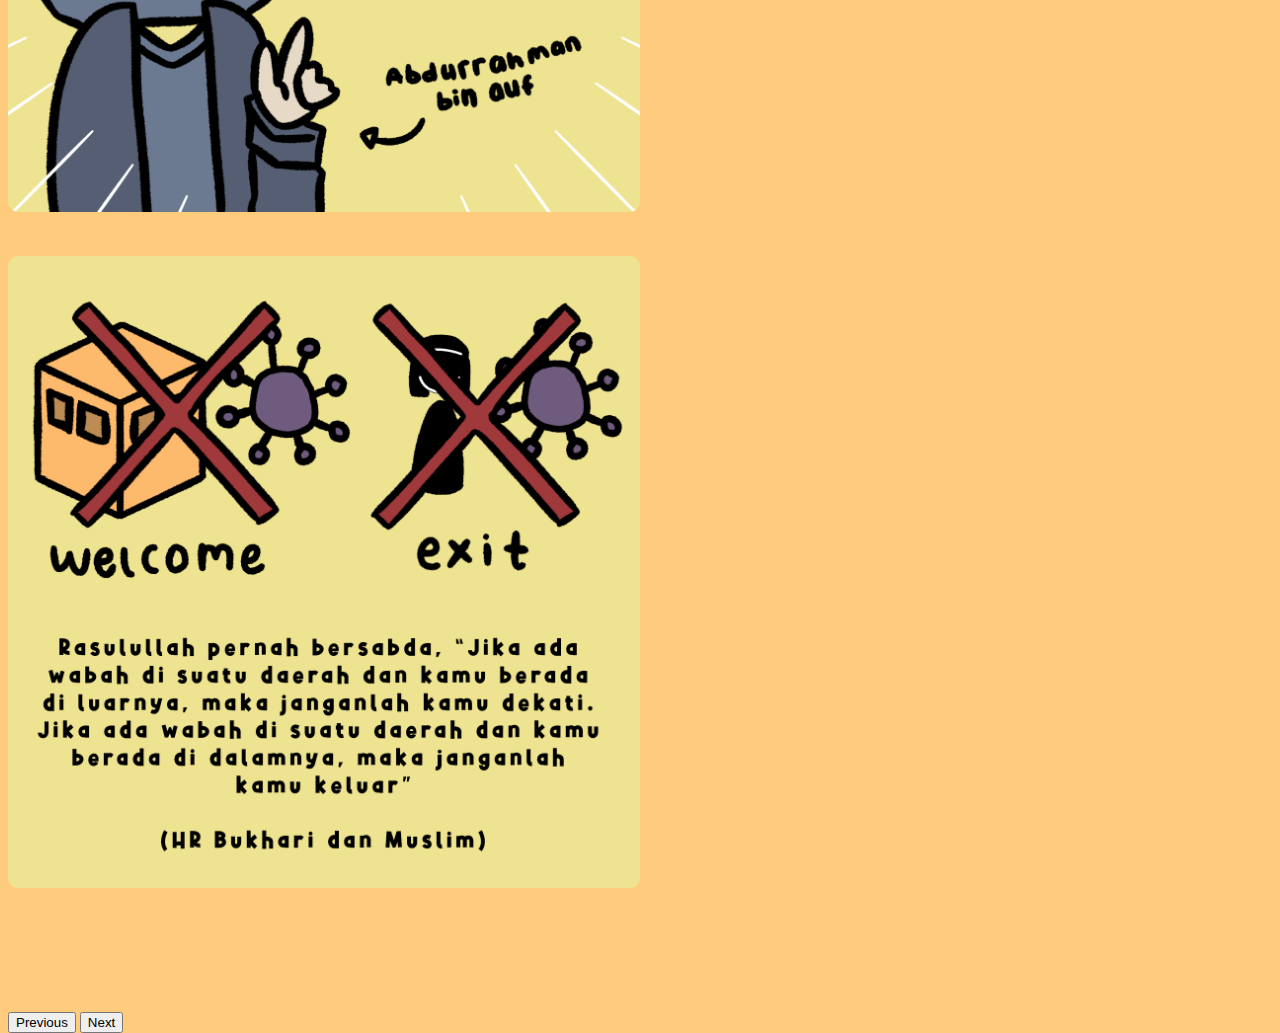
==== commit 94ca1877: "update" ====
--- a/index.html
+++ b/index.html
@@ -11,6 +11,17 @@
 
 <body>
     <div class="container-fluid first">
+        <div class="dropdown">
+            <a class="btn btn-secondary dropdown-toggle text-end" href="#" role="button" data-bs-toggle="dropdown" aria-expanded="false">
+Comic
+            </a>
+
+            <ul class="dropdown-menu">
+                <li><a class="dropdown-item" href="index.html">QCB</a></li>
+                <li><a class="dropdown-item" href="mk/index.html">MK</a></li>
+
+            </ul>
+        </div>
 
 
         <div id="carouselExampleControls" class="carousel slide" data-bs-ride="carousel" data-bs-interval="300000000000000">
--- a/style.css
+++ b/style.css
@@ -29,6 +29,40 @@
             margin-top: 120px;
         }
         
+        .dropdown-menu {
+            background-color: #f7b44f !important;
+        }
+        
+        .dropdown .btn {
+            margin-top: 20px;
+            background-color: #dc8605;
+            border: 0;
+        }
+        
+        .dropdown-link-active-color {
+            background-color: #af6a03 !important;
+        }
+        
+        .dropdown-item>.active {
+            background-color: #af6a03 !important;
+        }
+        
+        .dropdown-item:hover {
+            background-color: #af6a03 !important;
+        }
+        
+        .dropdown .btn:hover {
+            background-color: #af6a03;
+        }
+        
+        .dropdown .btn:focus {
+            background-color: #af6a03;
+        }
+        
+        .dropdown .btn:visited {
+            background-color: #af6a03;
+        }
+        
         @media(min-width: 992px) {
             .first {
                 width: 100%;
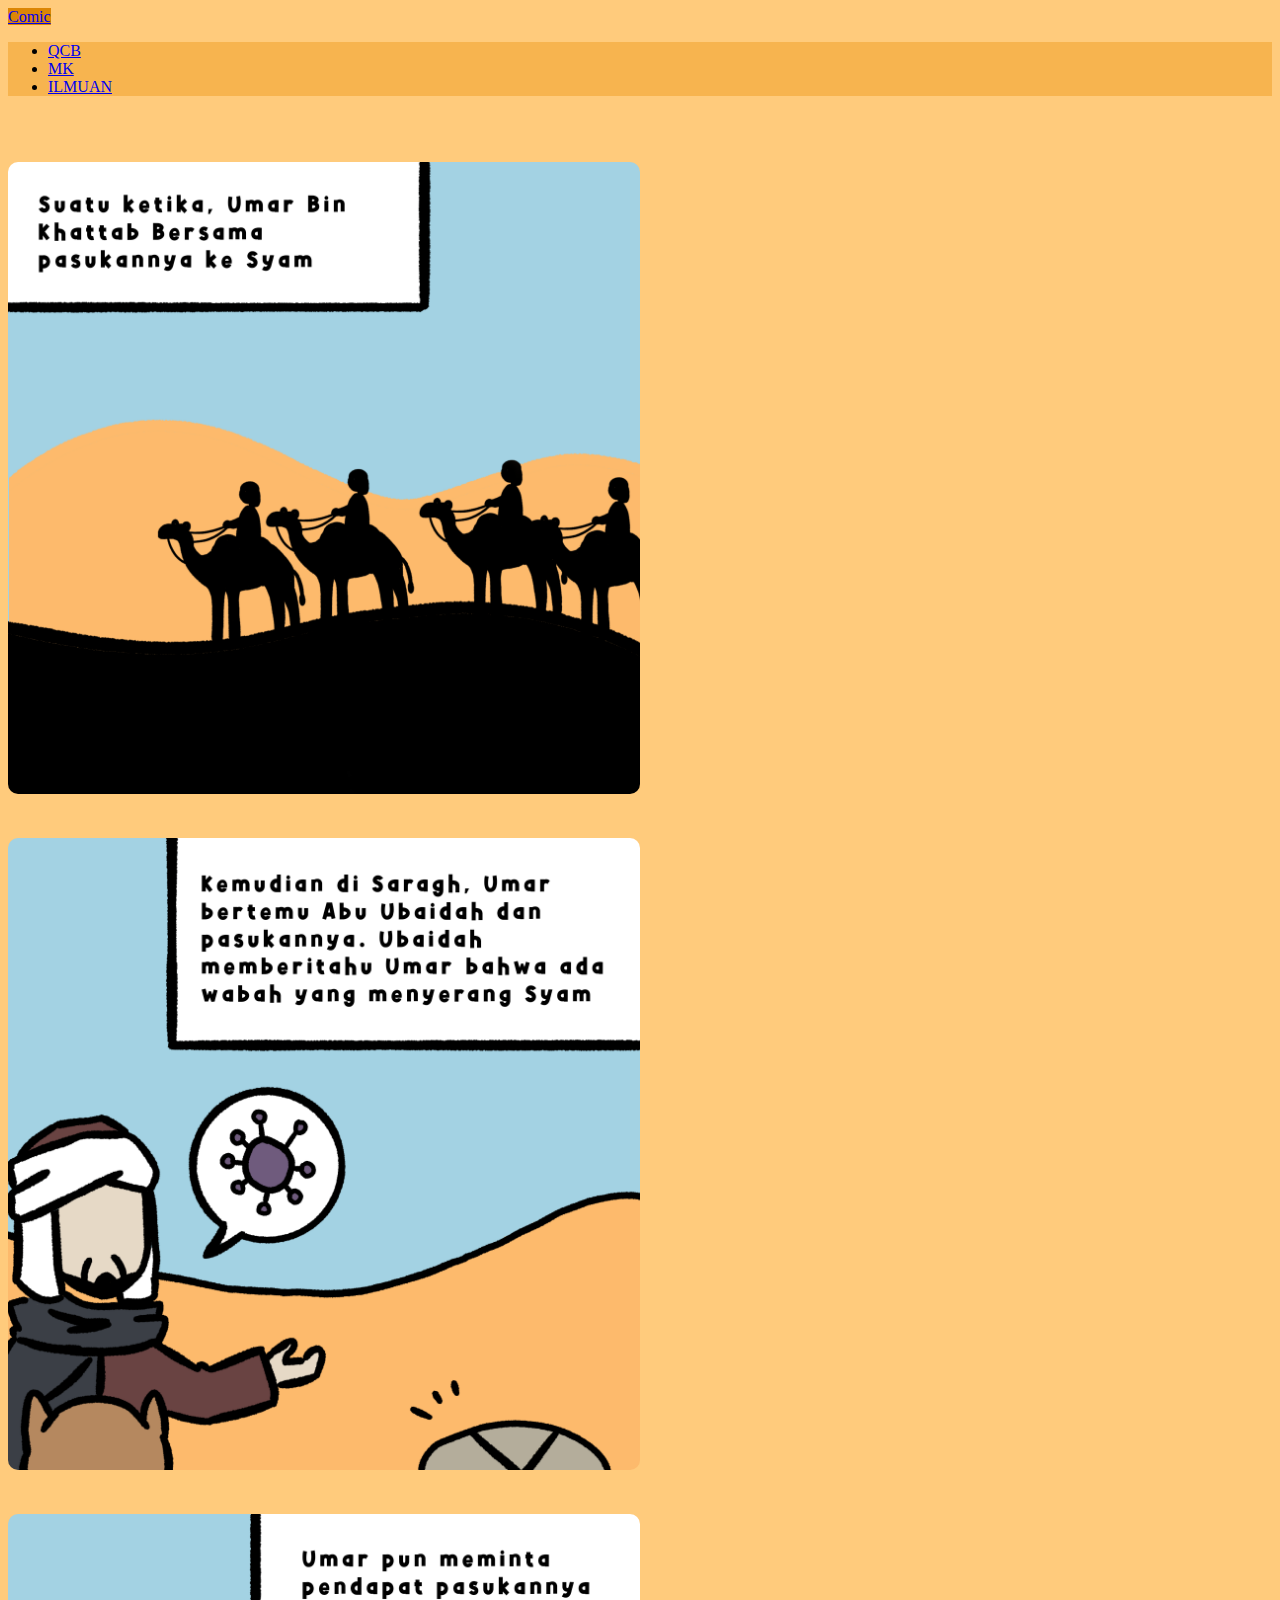
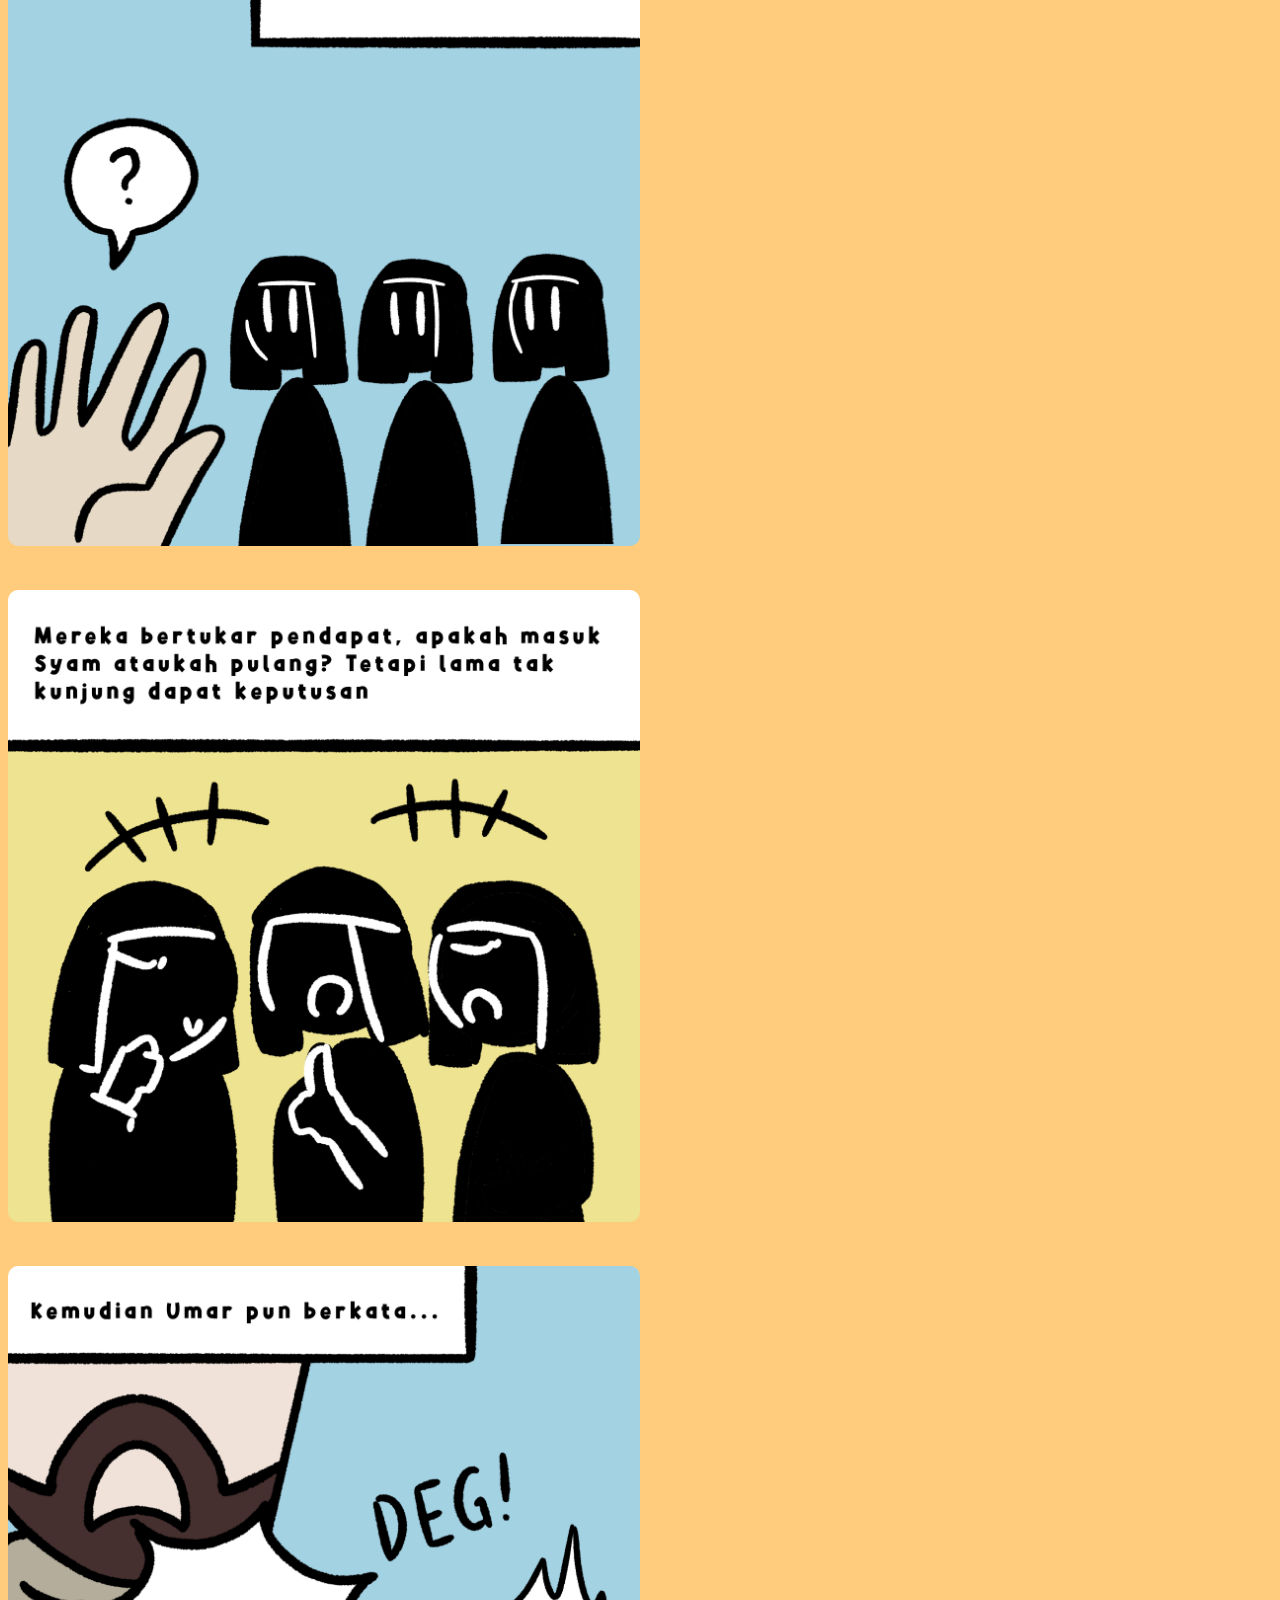
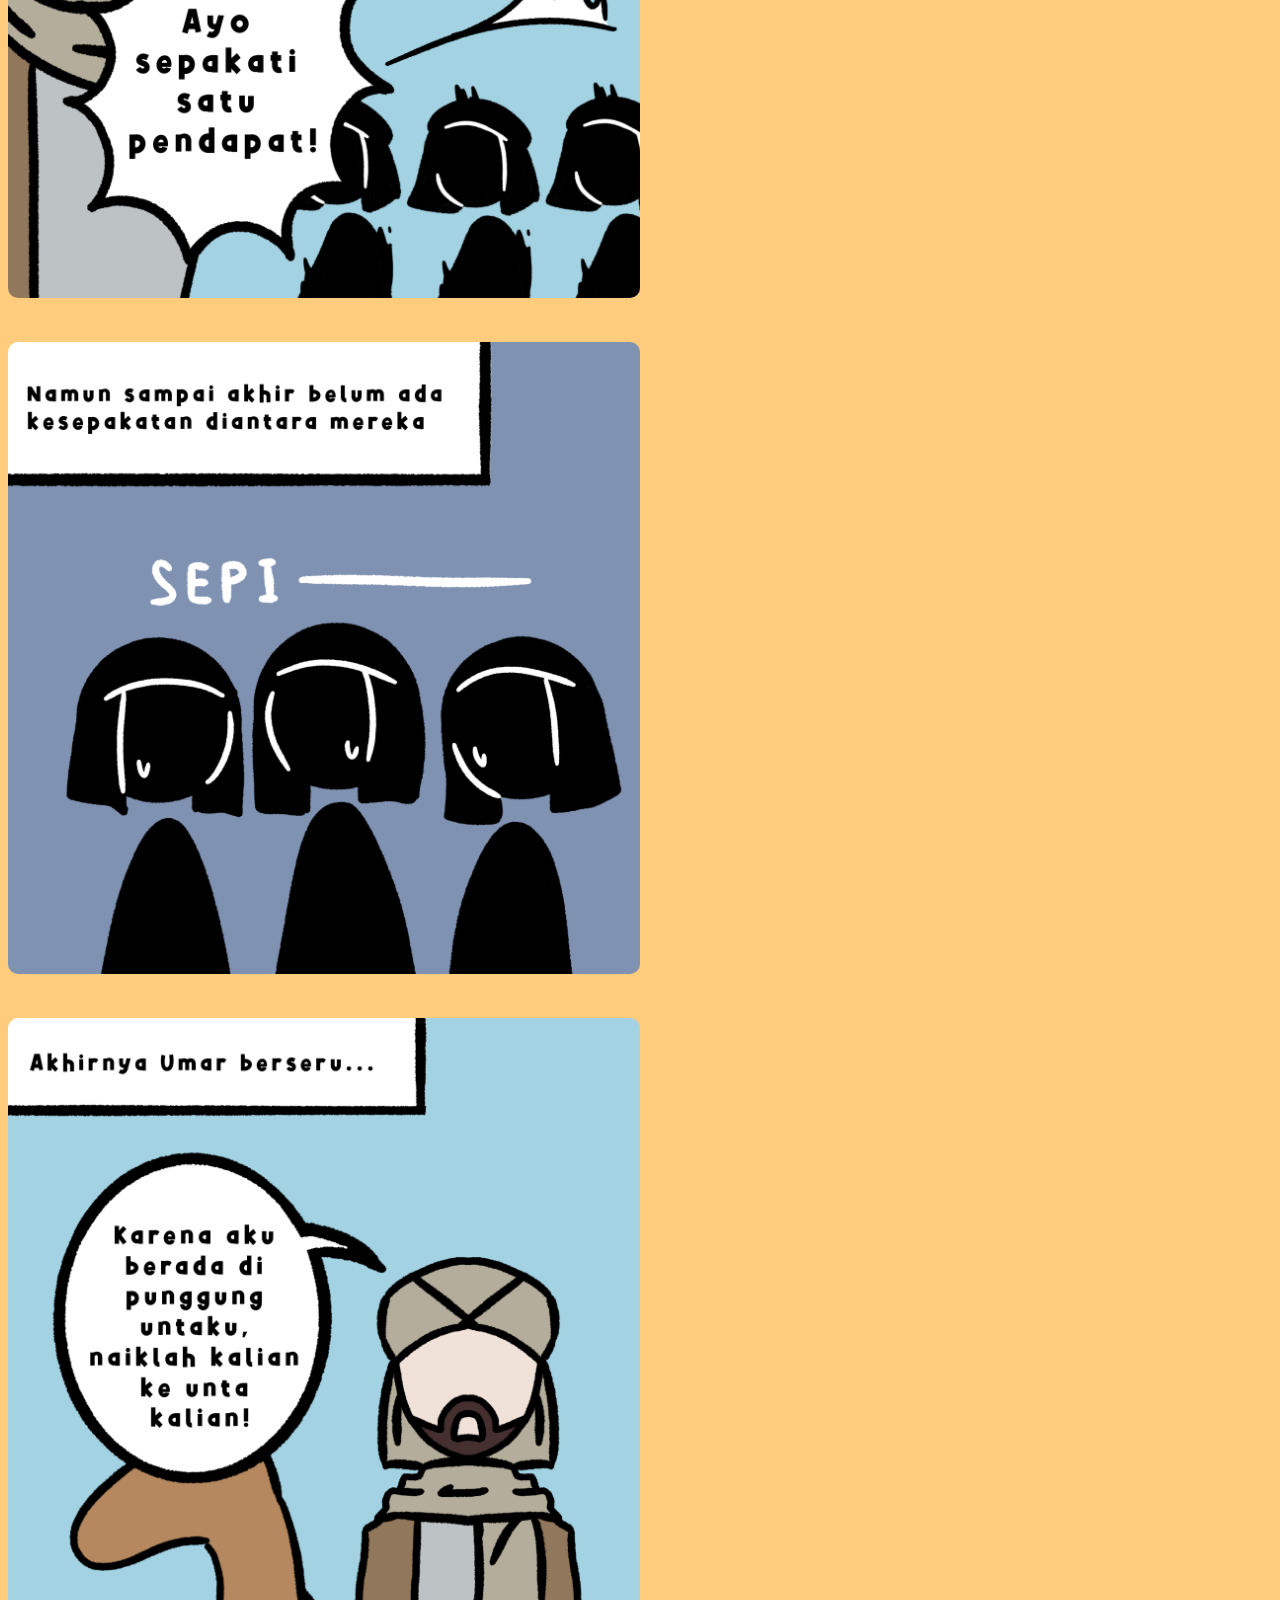
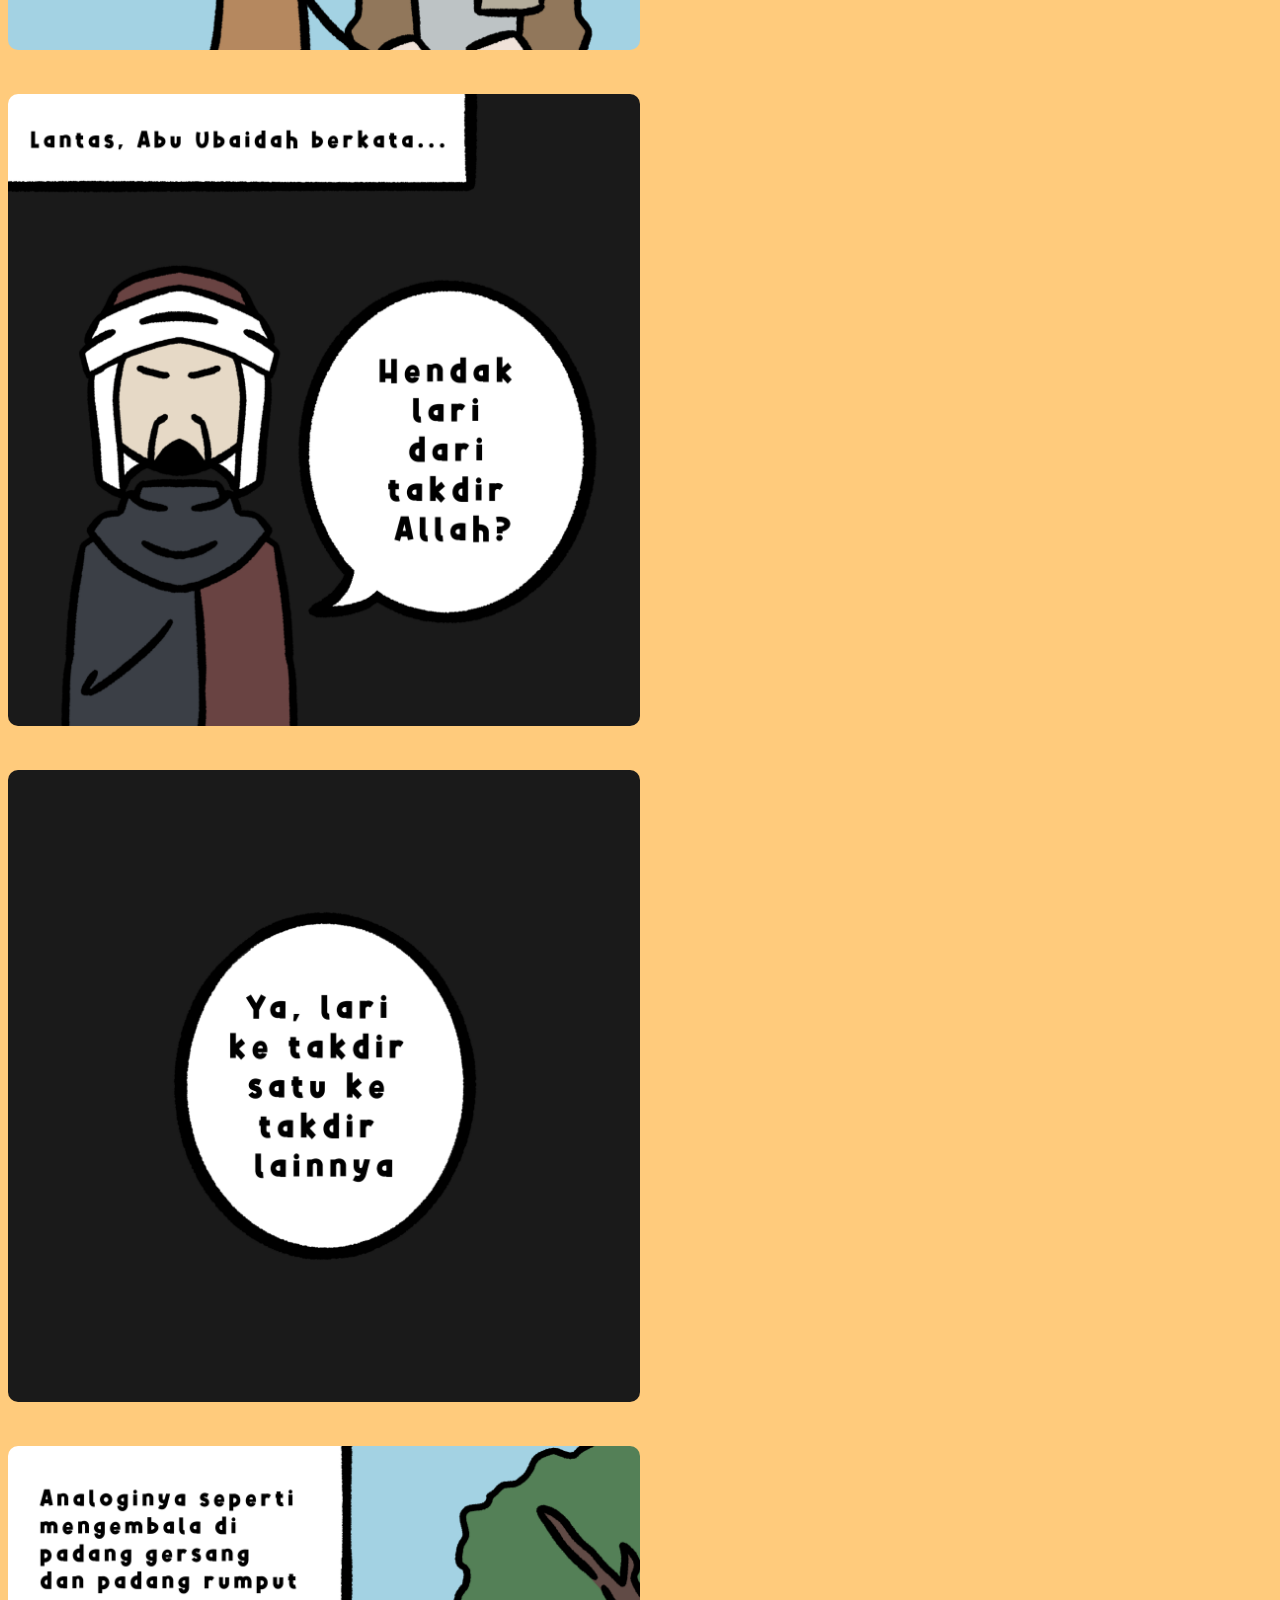
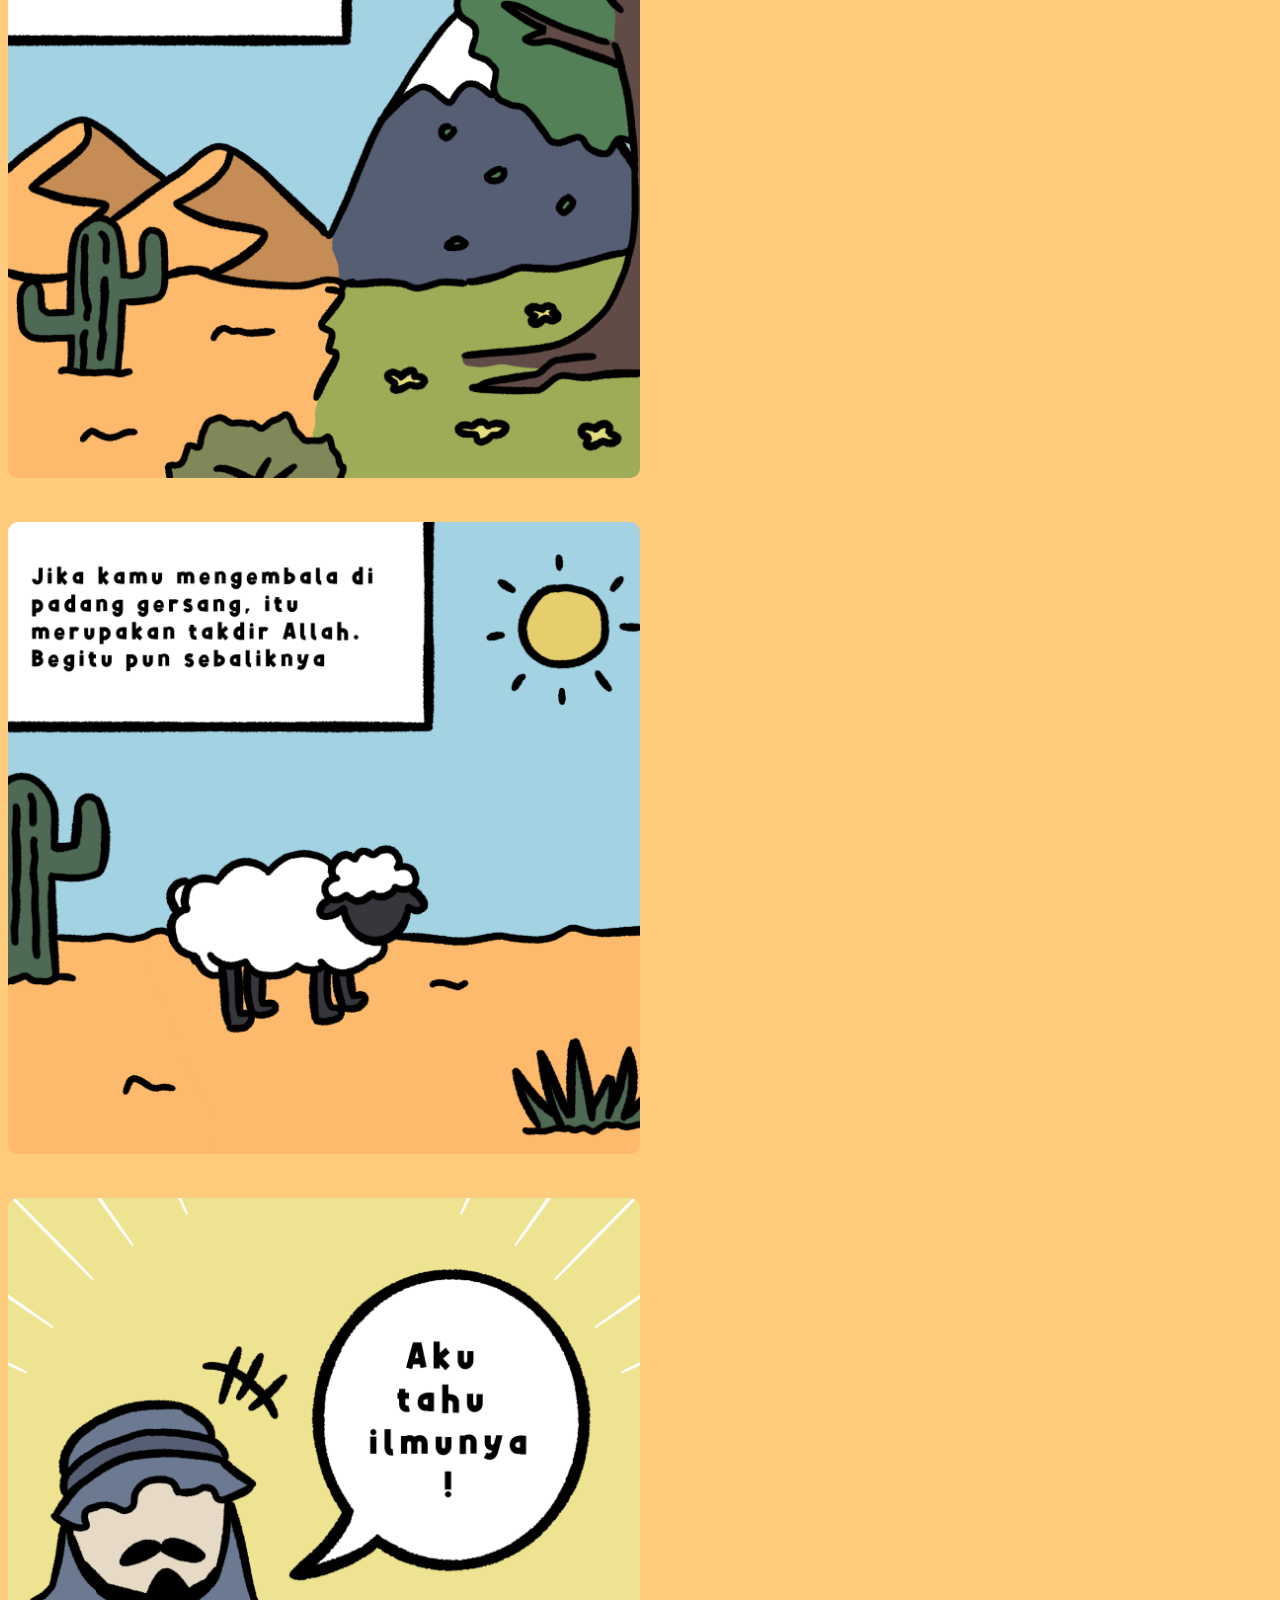
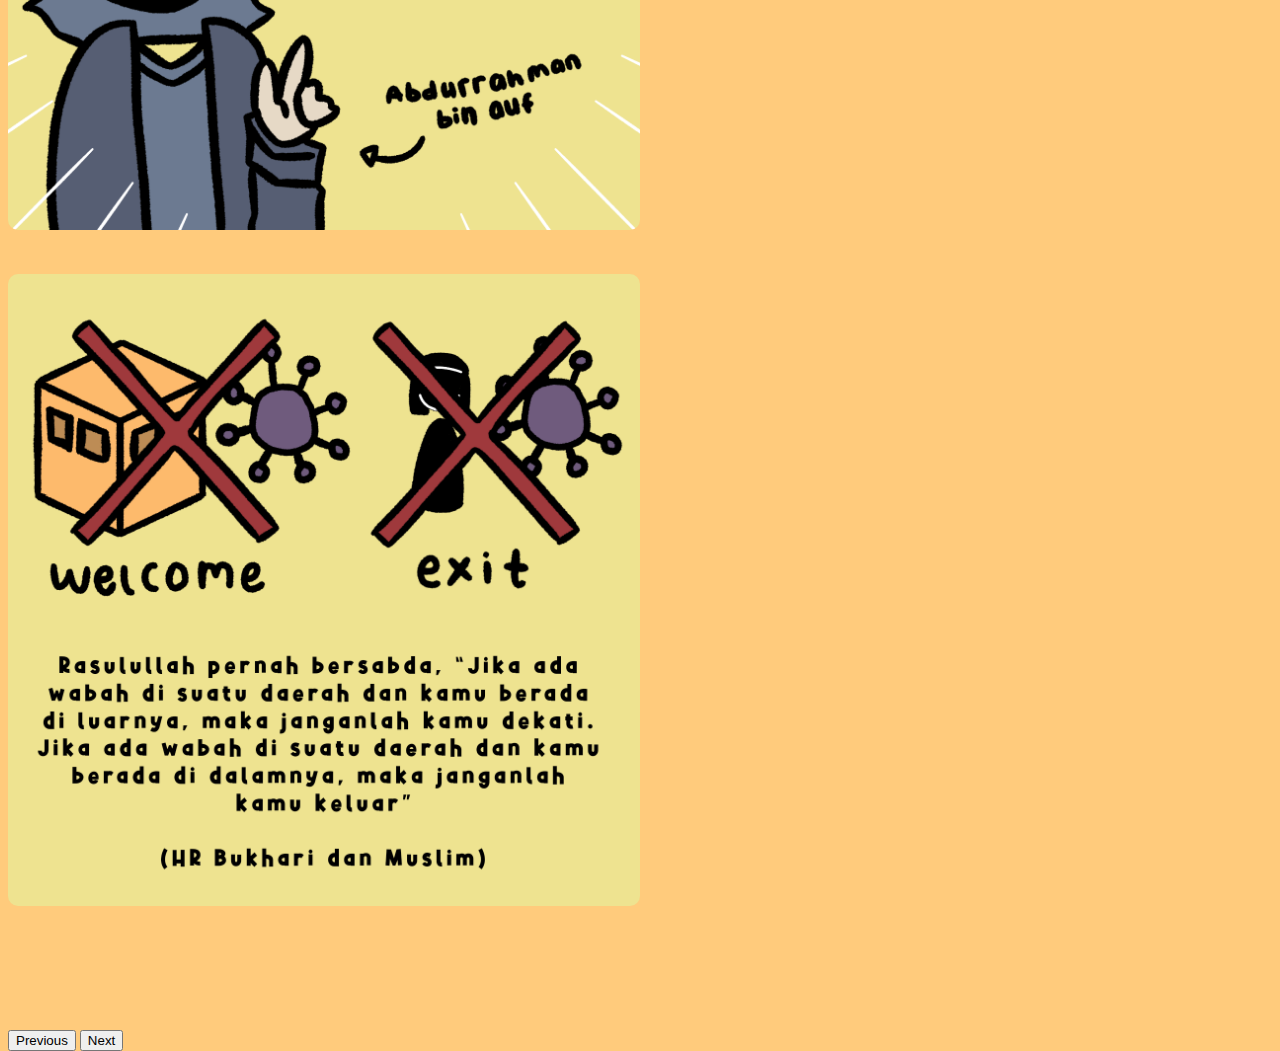
==== commit b50f46b1: "update" ====
--- a/index.html
+++ b/index.html
@@ -18,7 +18,8 @@
 
             <ul class="dropdown-menu">
                 <li><a class="dropdown-item" href="index.html">QCB</a></li>
-                <li><a class="dropdown-item" href="mk/index.html">MK</a></li>
+                <li><a class="dropdown-item" href="mk.html">MK</a></li>
+                <li><a class="dropdown-item" href="ilmuan.html">ILMUAN</a></li>
 
             </ul>
         </div>
